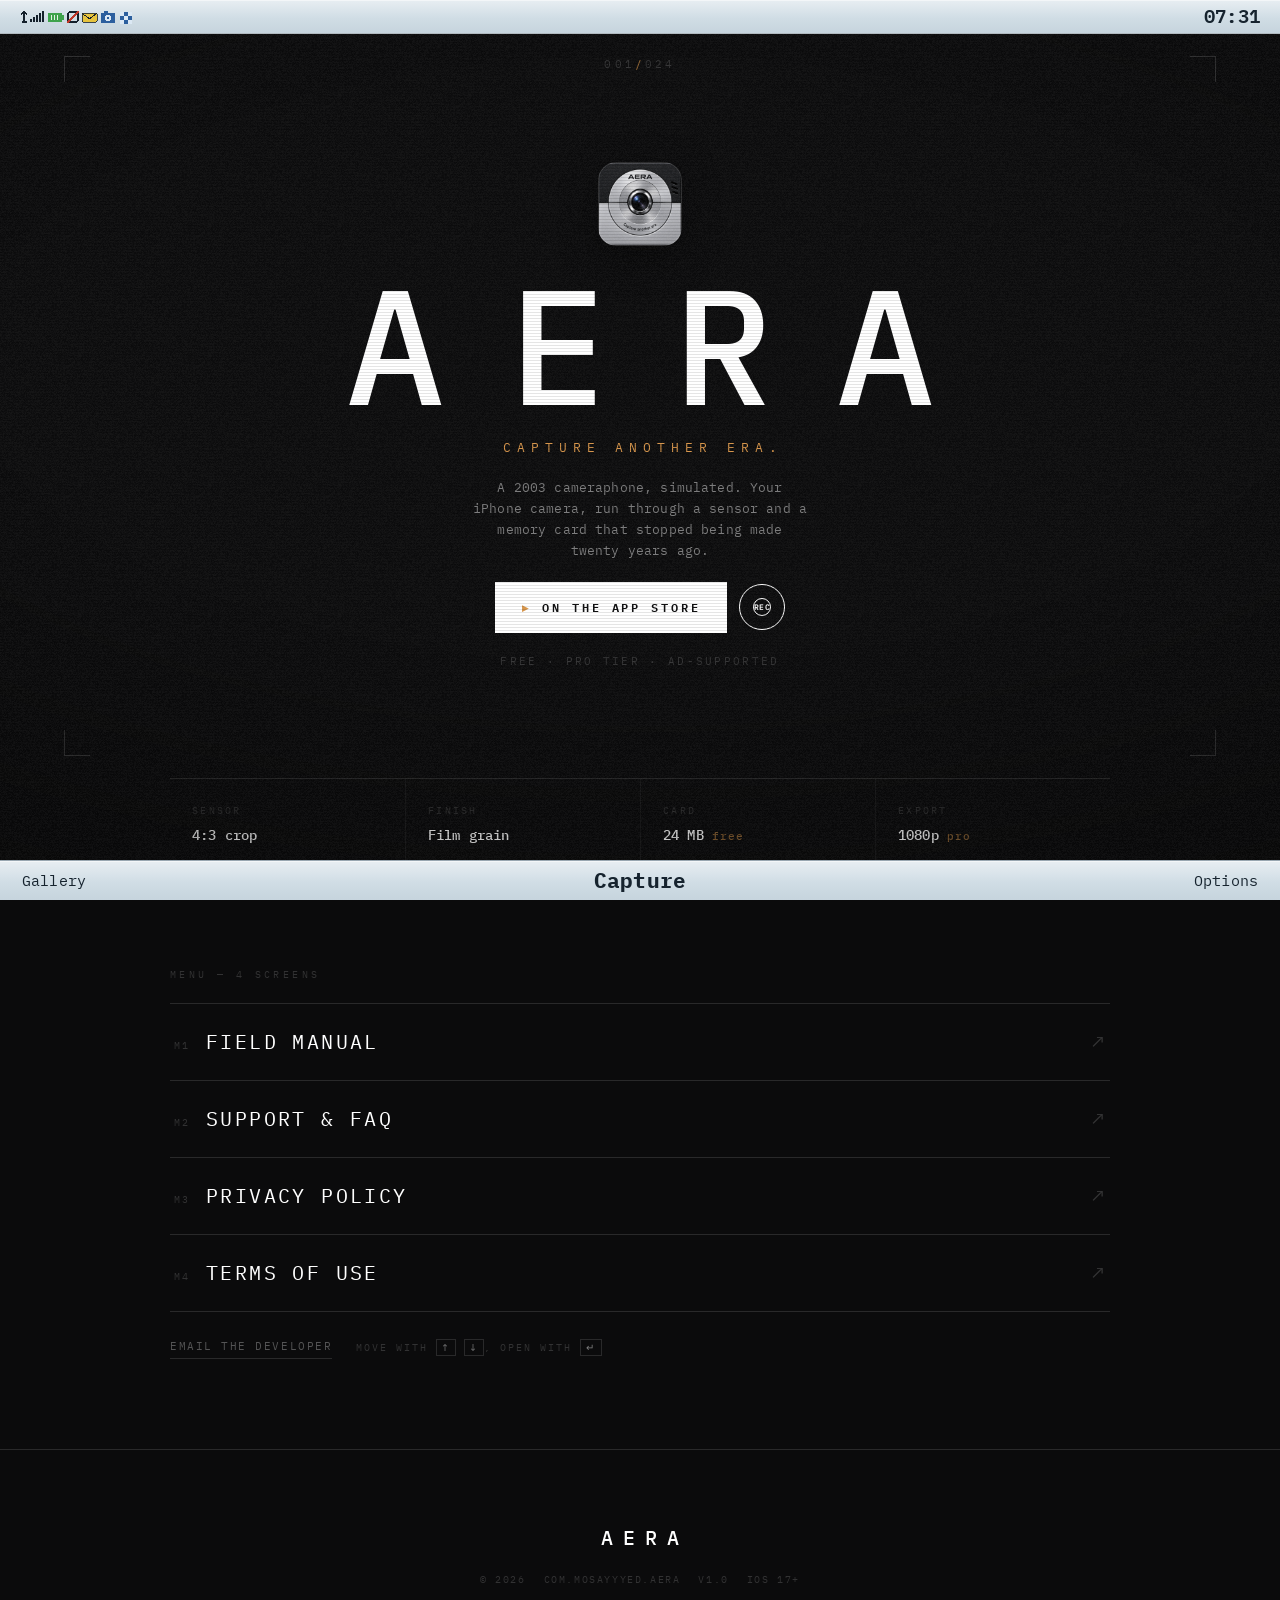
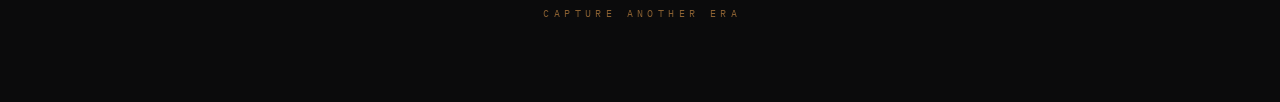
==== index.html @ c6260e43 "Hero icon: fixed-size span with a cover background, not an <img> The <img> kept getting stretched by" ====
<!doctype html>
<html lang="en">
<head>
<meta charset="utf-8">
<meta name="viewport" content="width=device-width, initial-scale=1">
<title>AERA</title>
<meta name="description" content="AERA — a 2003 cameraphone, simulated, for iOS. Your iPhone camera run through a sensor and a memory card that stopped being made twenty years ago.">
<meta name="theme-color" content="#0B0B0C">
<meta property="og:title" content="AERA">
<meta property="og:description" content="A 2003 cameraphone, simulated. For iOS.">
<meta property="og:type" content="website">
<link rel="icon" type="image/png" href="assets/appicon-180.png">
<link rel="apple-touch-icon" href="assets/appicon-180.png">
<meta property="og:image" content="assets/appicon.png">
<link rel="preconnect" href="https://fonts.googleapis.com">
<link rel="preconnect" href="https://fonts.gstatic.com" crossorigin>
<link rel="stylesheet" href="https://fonts.googleapis.com/css2?family=IBM+Plex+Mono:wght@400;500;600;700&family=IBM+Plex+Sans:ital,wght@0,400;0,500;0,600;1,400&display=swap">
<link rel="stylesheet" href="assets/site.css">
</head>
<body>
<a class="skip" href="#menu">Skip to menu</a>
<canvas id="grain" aria-hidden="true"></canvas>
<div class="scan" aria-hidden="true"></div>
<div class="vignette" aria-hidden="true"></div>
<div id="flash" aria-hidden="true"></div>

<header class="s60-top">
  <span class="s60-icons" role="img" aria-label="Signal · battery · silent · message · camera · quality"></span>
  <time class="s60-clock" id="clock">21:16</time>
</header>

<main>
  <section class="viewfinder">
    <div class="brackets" aria-hidden="true"><span></span><span></span><span></span><span></span></div>
    <div class="frame-counter" aria-hidden="true">001<b>/</b>024</div>

    <span class="app-icon" role="img" aria-label="AERA app icon — a silver camera module set in a dark body"></span>
    <h1 class="wordmark">AERA</h1>
    <p class="tagline">Capture another era.</p>
    <p class="subhead">A 2003 cameraphone, simulated. Your iPhone camera, run through a sensor and a memory card that stopped being made twenty years ago.</p>

    <div class="hero-controls">
      <!-- Swap href + label once the App Store ID exists -->
      <a class="cta" href="https://apps.apple.com/app/id0000000000">On the App Store</a>
      <button class="shutter" type="button" aria-label="Fire the shutter"><span>REC</span></button>
    </div>
    <p class="cta-note">Free · Pro tier · ad-supported</p>
  </section>

  <section class="specs">
    <div class="wrap">
      <dl class="spec-grid">
        <button type="button" aria-expanded="false">
          <dt>Sensor</dt><dd>4:3 crop</dd>
          <span class="detail">The frame is cropped to 4:3 and worked at its own low resolution, the way a 2003 phone sensor read the world.</span>
        </button>
        <button type="button" aria-expanded="false">
          <dt>Finish</dt><dd>Film grain</dd>
          <span class="detail">Grain, veiling glare, chromatic aberration and a soft lens — a full pipeline, not a filter over a modern photo.</span>
        </button>
        <button type="button" aria-expanded="false">
          <dt>Card</dt><dd>24 MB <small>free</small></dd>
          <span class="detail">The free tier holds a 24 MB card. Bigger shots weigh more. When it fills, format it — or move to Pro, where there is no card.</span>
        </button>
        <button type="button" aria-expanded="false">
          <dt>Export</dt><dd>1080p <small>pro</small></dd>
          <span class="detail">Free exports up to 480p with a small mark. Pro unlocks every resolution to 1080p, clean, plus every processing control.</span>
        </button>
      </dl>
    </div>
  </section>

  <section class="menu" id="menu">
    <div class="wrap">
      <span class="eyebrow">Menu — 4 screens</span>
      <ol>
        <li><a href="manual/"><span class="idx">M1</span> Field Manual <span class="arw" aria-hidden="true">↗</span></a></li>
        <li><a href="support/"><span class="idx">M2</span> Support &amp; FAQ <span class="arw" aria-hidden="true">↗</span></a></li>
        <li><a href="privacy/"><span class="idx">M3</span> Privacy Policy <span class="arw" aria-hidden="true">↗</span></a></li>
        <li><a href="terms/"><span class="idx">M4</span> Terms of Use <span class="arw" aria-hidden="true">↗</span></a></li>
      </ol>
      <div class="menu-foot">
        <a href="mailto:mosayyyed@gmail.com?subject=AERA">Email the developer</a>
        <span class="menu-hint">Move with <kbd>↑</kbd> <kbd>↓</kbd>, open with <kbd>↵</kbd></span>
      </div>
    </div>
  </section>
</main>

<footer>
  <div class="fmark">AERA</div>
  <div class="meta">
    <span>© 2026</span>
    <span>com.mosayyyed.aera</span>
    <span>v1.0</span>
    <span>iOS 17+</span>
  </div>
  <div class="sign">Capture another era</div>
</footer>

<nav class="s60-bottom" aria-label="Softkeys">
  <a class="sk sk-left" href="https://apps.apple.com/app/id0000000000">Gallery</a>
  <span class="s60-title">Capture</span>
  <a class="sk sk-right" href="#menu">Options</a>
</nav>

<script src="assets/site.js" defer></script>
</body>
</html>
---- assets/site.css ----
/* ─────────────────────────────────────────────────────────────
   AERA — the marketing + legal site, built as the LCD viewfinder
   of a phone that stopped being made in 2004. One committed world:
   near-black ground, pure white ink, one amber indicator. Multi-
   page, but the pages flip like screens in the camera's own menu.
   ───────────────────────────────────────────────────────────── */

@font-face {
  /* placeholder marker so a silent fallback is obvious in dev tools */
  font-family: "AERA_missing"; src: local("Arial");
}

:root {
  color-scheme: dark;
  --ground:      #0B0B0C;
  --ground-2:    #0e0e10;
  --panel:       #151517;
  --ink:         #FFFFFF;
  --ink-dim:     rgba(255,255,255,.46);
  --ink-faint:   rgba(255,255,255,.30);
  --ink-ghost:   rgba(255,255,255,.16);
  --hair:        rgba(255,255,255,.12);
  --hair-soft:   rgba(255,255,255,.06);
  --amber:       #D69449;
  --amber-dim:   rgba(214,148,73,.62);

  --mono: "IBM Plex Mono", ui-monospace, "SF Mono", Menlo, monospace;
  --sans: "IBM Plex Sans", system-ui, -apple-system, "Segoe UI", sans-serif;

  --measure: 66ch;
  --pad: clamp(20px, 5vw, 64px);
  --bar-h: 34px;
  --sk-h: 40px;
  --rail-w: 232px;

  /* S60 chrome — the pale blue of a 2003 camera app, a soft even wash
     (no hard gloss seam) and always ABOVE the film-grain layer so the
     chrome stays crisp while only the viewfinder gets the texture */
  --s60: linear-gradient(180deg, #e8eef2 0%, #d0dde5 55%, #c6d4dd 100%);
  --s60-ink: #16232e;
  --s60-line: rgba(22,35,46,.26);
}

/* cross-document view transitions — the pages flip like menu screens.
   Chromium honours this; everywhere else navigation is just instant. */
@view-transition { navigation: auto; }

* { box-sizing: border-box; }

html { -webkit-text-size-adjust: 100%; scroll-behavior: smooth; }

body {
  margin: 0;
  background: var(--ground);
  color: var(--ink);
  font-family: var(--mono);
  font-size: 15px;
  line-height: 1.6;
  letter-spacing: .01em;
  overflow-x: hidden;
  -webkit-font-smoothing: antialiased;
  min-height: 100dvh;
  padding-bottom: var(--sk-h);   /* clear the fixed softkey bar */
}

::selection { background: var(--amber); color: var(--ground); }

a { color: inherit; text-decoration: none; }
a:focus-visible, button:focus-visible {
  outline: 1px solid var(--amber);
  outline-offset: 3px;
}
img { max-width: 100%; display: block; }

/* ── ambient ────────────────────────────────────────────────── */
#grain {
  position: fixed; inset: 0; z-index: 60;
  width: 100%; height: 100%;
  pointer-events: none; opacity: .045;
  mix-blend-mode: screen;
}
.scan {
  position: fixed; inset: 0; z-index: 61; pointer-events: none;
  background: repeating-linear-gradient(0deg, transparent 0 2px, rgba(0,0,0,.20) 2px 3px);
  opacity: .5;
  animation: scan 9s linear infinite;
}
.vignette {
  position: fixed; inset: 0; z-index: 59; pointer-events: none;
  background: radial-gradient(125% 80% at 50% 40%, transparent 42%, rgba(0,0,0,.55) 100%);
}
@keyframes scan { to { background-position: 0 120px; } }

/* shutter flash — fired by the SHUTTER control */
#flash {
  position: fixed; inset: 0; z-index: 90; pointer-events: none;
  background: #fff; opacity: 0;
}
#flash.fire { animation: flash .22s ease-out 1; }
@keyframes flash { 0% { opacity: .92; } 100% { opacity: 0; } }

@media (prefers-reduced-motion: reduce) {
  html { scroll-behavior: auto; }
  .scan { animation: none; }
  #flash.fire { animation: none; opacity: 0; }
  ::view-transition-group(*),
  ::view-transition-old(*),
  ::view-transition-new(*) { animation: none !important; }
}

/* ── S60 status bar (top chrome) ────────────────────────────── */
.s60-top {
  position: sticky; top: 0; z-index: 70;
  view-transition-name: statusbar;
  display: flex; align-items: center; justify-content: space-between; gap: 12px;
  height: var(--bar-h); padding: 0 clamp(10px, 3vw, 20px);
  background: var(--s60);
  border-bottom: 1px solid var(--s60-line);
  box-shadow: inset 0 1px 0 rgba(255,255,255,.5);
  color: var(--s60-ink);
}
.s60-icons {
  width: clamp(92px, 30vw, 116px);
  aspect-ratio: 116 / 16;
  background: left center / 100% no-repeat url("s60-icons.svg");
}
.s60-clock {
  font-family: var(--mono);
  font-weight: 600; font-size: clamp(15px, 4.4vw, 19px);
  letter-spacing: .01em; font-variant-numeric: tabular-nums;
  color: var(--s60-ink);
}

/* ── S60 softkey bar (bottom chrome, always on) ─────────────── */
.s60-bottom {
  position: fixed; left: 0; right: 0; bottom: 0; z-index: 70;
  view-transition-name: softkeys;
  height: var(--sk-h);
  display: grid; grid-template-columns: 1fr auto 1fr; align-items: center;
  background: var(--s60);
  border-top: 1px solid var(--s60-line);
  box-shadow: inset 0 1px 0 rgba(255,255,255,.5);
  color: var(--s60-ink);
  font-family: var(--mono);
}
.s60-bottom .sk {
  font-size: 15px; letter-spacing: .01em; color: var(--s60-ink);
  padding: 0 clamp(12px, 4vw, 22px);
  display: flex; align-items: center; gap: 6px;
  height: 100%;
}
.s60-bottom .sk-left { justify-self: start; }
.s60-bottom .sk-right { justify-self: end; }
.s60-bottom .sk:hover { text-decoration: underline; text-underline-offset: 3px; }
.s60-bottom .sk:active { background: rgba(20,32,43,.10); }
.s60-bottom .s60-title {
  font-weight: 700; font-size: clamp(16px, 4.6vw, 21px);
  letter-spacing: .01em; text-align: center; padding: 0 8px;
  white-space: nowrap;
}
.s60-bottom .sk:focus-visible, .s60-top a:focus-visible { outline: 2px solid var(--s60-ink); outline-offset: -2px; }

@media (max-width: 420px) {
  .s60-bottom .sk { font-size: 13px; padding: 0 12px; }
  .s60-bottom .s60-title { font-size: 15px; }
  .s60-icons { width: 92px; }
}

/* ── shared page frame ─────────────────────────────────────── */
main { view-transition-name: page; display: block; }
::view-transition-old(page) { animation: pageOut .22s ease both; }
::view-transition-new(page) { animation: pageIn .28s cubic-bezier(.2,.7,.2,1) both; }
@keyframes pageOut { to { opacity: 0; transform: translateY(-8px); } }
@keyframes pageIn { from { opacity: 0; transform: translateY(14px); } }

section { padding-inline: var(--pad); }
.wrap { max-width: 940px; margin-inline: auto; width: 100%; }

/* ── viewfinder / hero (index) ─────────────────────────────── */
.viewfinder {
  position: relative;
  min-height: min(76vh, 640px);
  display: flex; flex-direction: column; align-items: center; justify-content: center;
  text-align: center; gap: 20px;
  padding-block: clamp(56px, 12vh, 116px);
}
.viewfinder > *:not(.brackets):not(.frame-counter) { flex: none; }
.brackets span {
  position: absolute; width: 26px; height: 26px; border: 1px solid var(--ink-ghost);
  transition: transform .4s ease;
}
.brackets span:nth-child(1){ top: 22px; left: var(--pad);  border-right:0; border-bottom:0 }
.brackets span:nth-child(2){ top: 22px; right: var(--pad); border-left:0;  border-bottom:0 }
.brackets span:nth-child(3){ bottom: 22px; left: var(--pad);  border-right:0; border-top:0 }
.brackets span:nth-child(4){ bottom: 22px; right: var(--pad); border-left:0;  border-top:0 }

.frame-counter {
  position: absolute; top: 22px; left: 50%; transform: translateX(-50%);
  font-size: 10.5px; letter-spacing: .3em; color: var(--ink-ghost);
  font-variant-numeric: tabular-nums;
}
.frame-counter b { color: var(--amber-dim); font-weight: 500; }

/* A fixed-size box with the icon as a cover background — a span, not an
   <img>, so nothing in the flex column can stretch or squash it. */
.app-icon {
  flex: 0 0 auto;
  display: block;
  width: 80px; height: 80px;
  background: center / cover no-repeat url("appicon.png");
  border-radius: 22%;
  border: 1px solid rgba(255,255,255,.14);
  box-shadow: 0 10px 34px rgba(0,0,0,.55);
  margin-bottom: 4px;
}
@media (min-width: 560px) { .app-icon { width: 84px; height: 84px; } }

.wordmark {
  margin: 0; font-weight: 500;
  font-size: clamp(56px, 16.5vw, 164px);
  letter-spacing: .40em; text-indent: .40em; line-height: .9;
  color: var(--ink); text-wrap: balance;
}
.wordmark.flick { animation: flick .5s steps(2) 1; }
@keyframes flick { 0%{opacity:0} 20%{opacity:.5} 40%{opacity:.1} 60%{opacity:.85} 100%{opacity:1} }

.tagline {
  margin: 0; font-size: clamp(11px, 2.4vw, 13px);
  letter-spacing: .46em; text-transform: uppercase; text-indent: .46em;
  color: var(--amber);
}
.subhead { margin: 0; max-width: 42ch; font-size: 13px; color: var(--ink-dim); }

.hero-controls { display: flex; flex-wrap: wrap; gap: 12px; align-items: center; justify-content: center; }

.cta {
  display: inline-flex; align-items: center; gap: 12px;
  padding: 15px 26px; border: 1px solid var(--ink);
  font-size: 12px; font-weight: 600; letter-spacing: .24em; text-transform: uppercase;
  color: var(--ground); background: var(--ink);
  transition: background .16s, color .16s, gap .16s;
}
.cta::before { content: "▸"; color: var(--amber); }
.cta:hover { background: transparent; color: var(--ink); gap: 18px; }

.shutter {
  --r: 46px;
  width: var(--r); height: var(--r); border-radius: 50%;
  border: 1px solid var(--ink); background: transparent;
  color: var(--ink); cursor: pointer;
  display: grid; place-items: center;
  font: 600 8px/1 var(--mono); letter-spacing: .12em; text-transform: uppercase;
  transition: transform .12s, background .12s, color .12s;
}
.shutter::after {
  content: ""; width: 16px; height: 16px; border-radius: 50%;
  border: 1px solid currentColor; position: absolute;
}
.shutter:hover { background: var(--ink); color: var(--ground); }
.shutter:active { transform: scale(.9); }
.shutter span { position: relative; z-index: 1; background: inherit; padding: 0 2px; }

.cta-note { margin: 0; font-size: 10.5px; letter-spacing: .22em; text-transform: uppercase; color: var(--ink-ghost); }

/* ── spec strip ────────────────────────────────────────────── */
.specs { padding-block: 0; }
.specs .wrap { border-block: 1px solid var(--hair); }
.spec-grid { margin: 0; padding: 0; display: grid; grid-template-columns: repeat(4, 1fr); }
.spec-grid > button {
  all: unset; box-sizing: border-box; cursor: pointer;
  padding: 24px 22px; border-left: 1px solid var(--hair-soft);
  display: flex; flex-direction: column; gap: 6px;
  transition: background .16s;
}
.spec-grid > button:first-child { border-left: 0; }
.spec-grid > button:hover, .spec-grid > button:focus-visible { background: var(--ground-2); }
.spec-grid dt { font-size: 9.5px; letter-spacing: .24em; text-transform: uppercase; color: var(--ink-ghost); }
.spec-grid dd { margin: 0; font-size: 14px; font-weight: 500; color: var(--ink); }
.spec-grid dd small { color: var(--amber-dim); font-size: 11px; letter-spacing: .1em; }
.spec-grid .detail {
  font-size: 10.5px; color: var(--ink-dim); letter-spacing: .02em;
  max-height: 0; opacity: 0; overflow: hidden;
  transition: max-height .22s ease, opacity .18s;
}
.spec-grid > button[aria-expanded="true"] .detail { max-height: 4em; opacity: 1; }
@media (max-width: 720px) {
  .spec-grid { grid-template-columns: repeat(2, 1fr); }
  .spec-grid > button:nth-child(3) { border-left: 0; }
  .spec-grid > button:nth-child(-n+2) { border-bottom: 1px solid var(--hair-soft); }
}

/* ── the menu (index) ──────────────────────────────────────── */
.menu { padding-block: clamp(52px, 10vh, 96px); scroll-margin-top: 46px; }
#content { scroll-margin-top: 46px; }
.menu .eyebrow { display: block; font-size: 10px; letter-spacing: .34em; text-transform: uppercase; color: var(--ink-ghost); margin-bottom: 20px; }
.menu ol { list-style: none; margin: 0; padding: 0; counter-reset: m; }
.menu li { border-top: 1px solid var(--hair); }
.menu li:last-of-type { border-bottom: 1px solid var(--hair); }
.menu li a {
  position: relative; display: flex; align-items: baseline; gap: 16px;
  padding: 22px 4px; font-size: clamp(15px, 3.3vw, 20px);
  letter-spacing: .12em; text-transform: uppercase; color: var(--ink);
  transition: padding-left .18s;
}
.menu li a .idx { font-size: 10px; letter-spacing: .2em; color: var(--ink-ghost); font-variant-numeric: tabular-nums; }
.menu li a .arw { margin-left: auto; color: var(--ink-ghost); transition: color .18s, transform .18s; }
.menu li a::before { content: "▸"; position: absolute; left: 0; color: var(--amber); opacity: 0; transition: opacity .18s; }
.menu li a:hover, .menu li a:focus-visible, .menu li[data-active] a { padding-left: 18px; }
.menu li a:hover::before, .menu li a:focus-visible::before, .menu li[data-active] a::before { opacity: 1; }
.menu li a:hover .arw, .menu li a:focus-visible .arw { color: var(--amber); transform: translate(3px,-3px); }
.menu li a:hover .idx, .menu li a:focus-visible .idx { color: var(--amber-dim); }

.menu-foot { margin-top: 26px; display: flex; flex-wrap: wrap; gap: 14px 24px; align-items: center; font-size: 11px; letter-spacing: .14em; text-transform: uppercase; color: var(--ink-faint); }
.menu-foot a { border-bottom: 1px solid var(--hair); padding-bottom: 2px; }
.menu-foot a:hover { color: var(--amber); border-color: var(--amber-dim); }
.menu-hint { font-size: 10px; letter-spacing: .2em; color: var(--ink-ghost); }
.menu-hint kbd {
  font: inherit; border: 1px solid var(--hair); padding: 1px 5px; color: var(--ink-dim);
}

/* ── subpage: menu-rail + content ──────────────────────────── */
.screen { display: grid; grid-template-columns: var(--rail-w) 1fr; gap: 0; align-items: start; }
.rail {
  position: sticky; top: var(--bar-h);
  align-self: start;
  border-right: 1px solid var(--hair);
  padding: clamp(40px, 8vh, 72px) 0 40px;
  min-height: calc(100dvh - var(--bar-h) - var(--sk-h));
}
.rail .rail-mark { display: block; padding: 0 24px 22px; font-size: 15px; font-weight: 500; letter-spacing: .42em; text-indent: .42em; color: var(--ink); }
.rail nav a {
  display: flex; align-items: baseline; gap: 12px;
  padding: 13px 24px; font-size: 11.5px; letter-spacing: .16em; text-transform: uppercase;
  color: var(--ink-dim); border-left: 2px solid transparent;
  transition: color .16s, border-color .16s, background .16s;
}
.rail nav a .idx { font-size: 9.5px; color: var(--ink-ghost); }
.rail nav a:hover { color: var(--ink); background: var(--ground-2); }
.rail nav a[aria-current="page"] { color: var(--amber); border-left-color: var(--amber); }
.rail nav a[aria-current="page"] .idx { color: var(--amber-dim); }
.rail .rail-back { display: block; margin-top: 26px; padding: 12px 24px; font-size: 10px; letter-spacing: .2em; text-transform: uppercase; color: var(--ink-ghost); }
.rail .rail-back:hover { color: var(--amber); }

.content { padding: clamp(40px, 8vh, 72px) var(--pad) clamp(56px, 10vh, 96px); min-width: 0; }

@media (max-width: 820px) {
  .screen { grid-template-columns: 1fr; }
  .rail {
    position: static; min-height: 0; border-right: 0; border-bottom: 1px solid var(--hair);
    padding: 20px 0 8px;
    display: flex; flex-wrap: wrap; align-items: center; gap: 4px;
  }
  .rail .rail-mark { padding: 0 var(--pad); flex-basis: 100%; margin-bottom: 8px; }
  .rail nav { display: flex; overflow-x: auto; width: 100%; padding: 0 calc(var(--pad) - 24px); scrollbar-width: none; }
  .rail nav::-webkit-scrollbar { display: none; }
  .rail nav a { border-left: 0; border-bottom: 2px solid transparent; white-space: nowrap; }
  .rail nav a[aria-current="page"] { border-left: 0; border-bottom-color: var(--amber); }
  .rail .rail-back { padding: 10px var(--pad); }
}

/* ── doc content ───────────────────────────────────────────── */
.doc-head { display: flex; align-items: baseline; flex-wrap: wrap; gap: 8px 18px; margin-bottom: 30px; max-width: var(--measure); }
.doc-head .kicker { font-size: 10px; letter-spacing: .3em; text-transform: uppercase; color: var(--amber-dim); }
.doc-head h1 { margin: 0; font-weight: 500; font-size: clamp(26px, 5.6vw, 40px); letter-spacing: .04em; color: var(--ink); flex-basis: 100%; text-wrap: balance; }
.doc-head .stamp { font-size: 10.5px; letter-spacing: .12em; text-transform: uppercase; color: var(--ink-ghost); }

.doc-body { max-width: var(--measure); font-family: var(--sans); font-size: 15.5px; line-height: 1.72; color: rgba(255,255,255,.82); }
.doc-body > * + * { margin-top: 1.05em; }
.doc-body h2 { font-family: var(--mono); font-weight: 500; font-size: 12px; letter-spacing: .2em; text-transform: uppercase; color: var(--ink); margin-top: 2.4em; }
.doc-body h2:first-child { margin-top: 0; }
.doc-body strong { color: var(--ink); font-weight: 600; }
.doc-body a { color: var(--amber); text-decoration: underline; text-underline-offset: 3px; text-decoration-thickness: 1px; }
.doc-body ul { margin: 0; padding-left: 1.2em; }
.doc-body li { margin-top: .5em; }
.doc-body li::marker { color: var(--ink-ghost); }

.callout { font-family: var(--mono); font-size: 13px; line-height: 1.65; color: var(--ink-dim); border-left: 2px solid var(--amber); padding: 4px 0 4px 18px; }

.qa { display: grid; gap: 0; max-width: var(--measure); }
.qa > div { border-top: 1px solid var(--hair-soft); padding: 20px 0; }
.qa > div:last-child { border-bottom: 1px solid var(--hair-soft); }
.qa dt { font-family: var(--mono); font-size: 11px; letter-spacing: .16em; text-transform: uppercase; color: var(--ink); margin-bottom: 8px; }
.qa dd { margin: 0; font-family: var(--sans); font-size: 14.5px; line-height: 1.66; color: rgba(255,255,255,.72); }

/* prev / next through the menu */
.pager { display: flex; justify-content: space-between; gap: 16px; margin-top: clamp(48px, 8vh, 72px); border-top: 1px solid var(--hair); padding-top: 26px; max-width: var(--measure); }
.pager a { font-size: 10.5px; letter-spacing: .18em; text-transform: uppercase; color: var(--ink-dim); display: flex; flex-direction: column; gap: 5px; }
.pager a:hover { color: var(--amber); }
.pager a span { font-size: 13px; letter-spacing: .04em; text-transform: none; color: var(--ink); }
.pager a:hover span { color: var(--amber); }
.pager a.next { text-align: right; align-items: flex-end; }
.pager a.disabled { opacity: .3; pointer-events: none; }

/* ── footer ────────────────────────────────────────────────── */
footer {
  padding: clamp(44px, 8vh, 72px) var(--pad) 40px;
  border-top: 1px solid var(--hair);
  text-align: center; display: flex; flex-direction: column; align-items: center; gap: 18px;
}
footer .fmark { font-size: 20px; font-weight: 500; letter-spacing: .5em; text-indent: .5em; color: var(--ink); }
footer .meta { display: flex; flex-wrap: wrap; gap: 6px 18px; justify-content: center; font-size: 10px; letter-spacing: .16em; text-transform: uppercase; color: var(--ink-ghost); font-variant-numeric: tabular-nums; }
footer .meta a:hover { color: var(--amber); }
footer .sign { font-size: 10px; letter-spacing: .44em; text-transform: uppercase; color: var(--amber-dim); text-indent: .44em; }

.skip { position: absolute; left: -9999px; top: 0; background: var(--ink); color: var(--ground); padding: 10px 16px; font-size: 12px; z-index: 100; }
.skip:focus { left: var(--pad); top: 8px; }
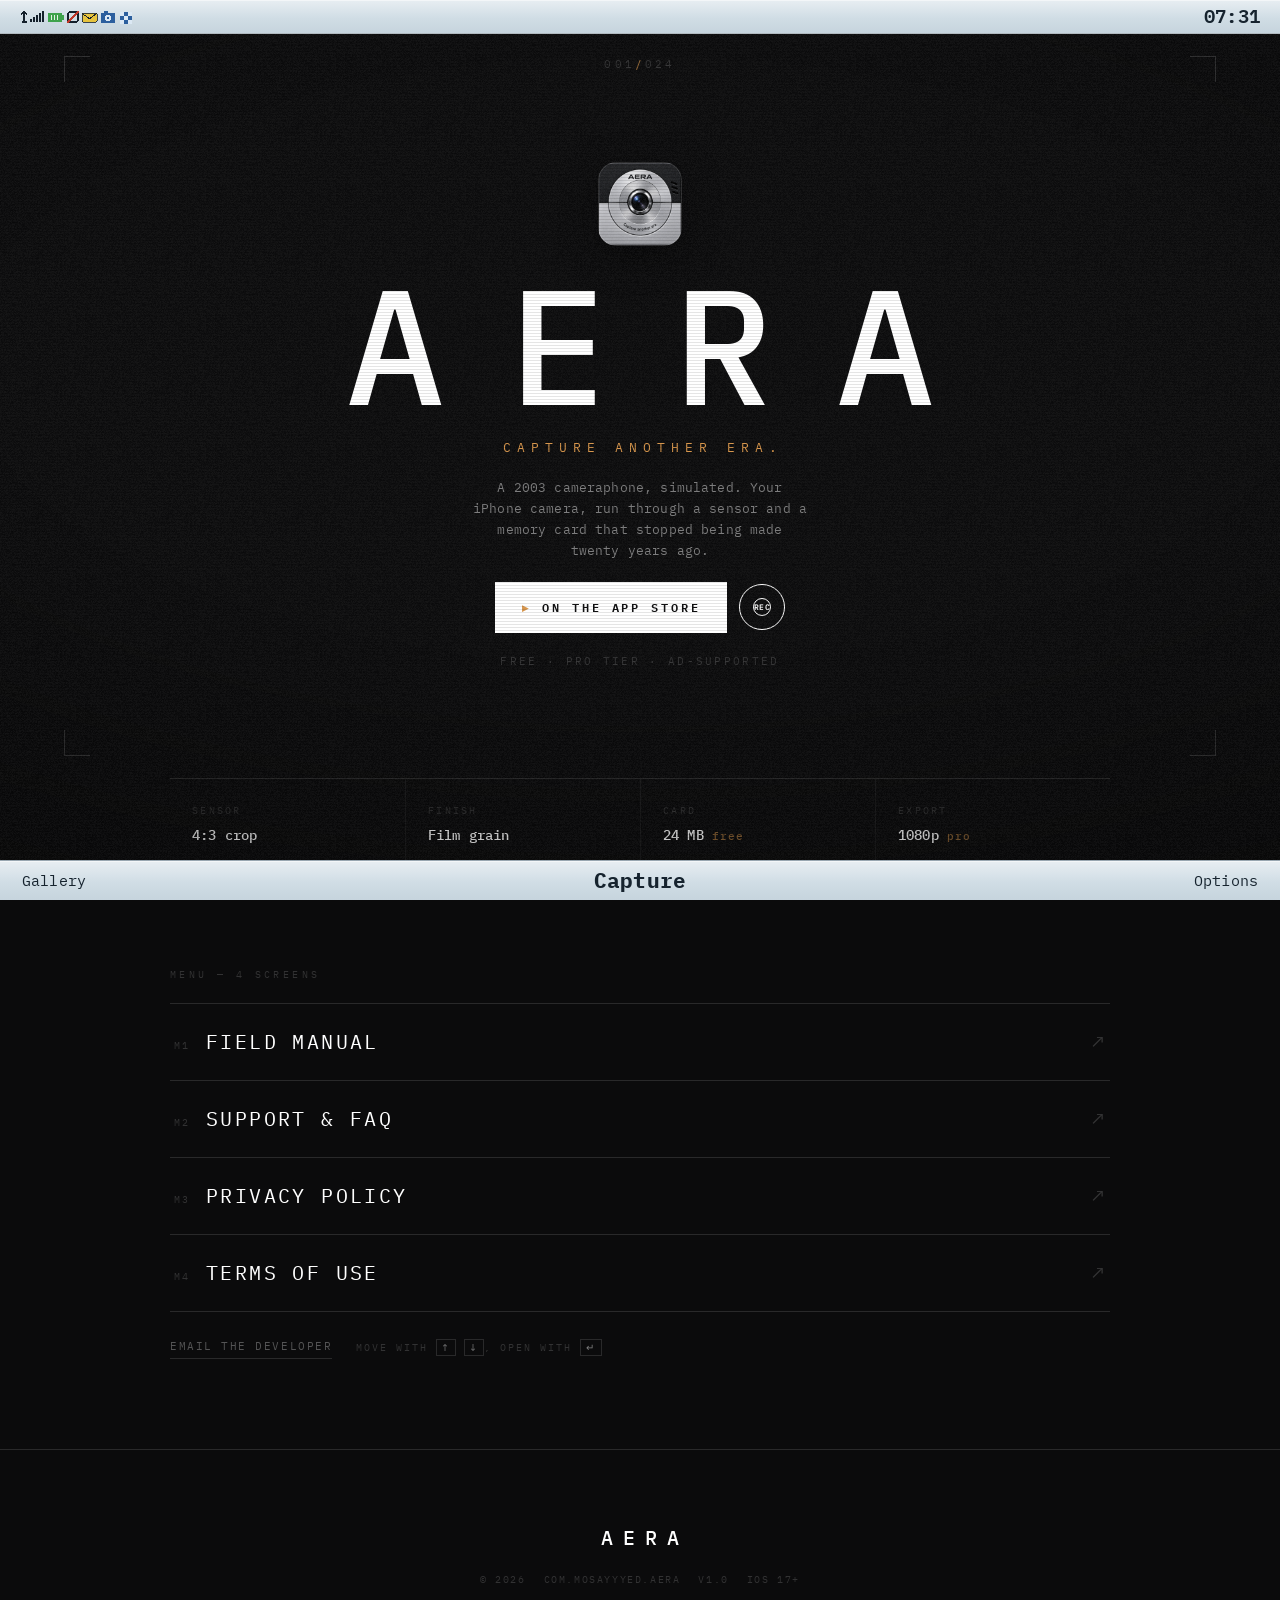
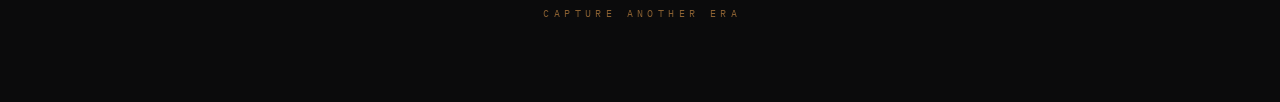
==== commit 747e3edc: "App Store ID: id6806849273 on the CTA and softkey; absolute og:image/url" ====
--- a/index.html
+++ b/index.html
@@ -11,7 +11,8 @@
 <meta property="og:type" content="website">
 <link rel="icon" type="image/png" href="assets/appicon-180.png">
 <link rel="apple-touch-icon" href="assets/appicon-180.png">
-<meta property="og:image" content="assets/appicon.png">
+<meta property="og:image" content="https://mosayyyed.github.io/aera-site/assets/appicon.png">
+<meta property="og:url" content="https://mosayyyed.github.io/aera-site/">
 <link rel="preconnect" href="https://fonts.googleapis.com">
 <link rel="preconnect" href="https://fonts.gstatic.com" crossorigin>
 <link rel="stylesheet" href="https://fonts.googleapis.com/css2?family=IBM+Plex+Mono:wght@400;500;600;700&family=IBM+Plex+Sans:ital,wght@0,400;0,500;0,600;1,400&display=swap">
@@ -40,8 +41,7 @@
     <p class="subhead">A 2003 cameraphone, simulated. Your iPhone camera, run through a sensor and a memory card that stopped being made twenty years ago.</p>
 
     <div class="hero-controls">
-      <!-- Swap href + label once the App Store ID exists -->
-      <a class="cta" href="https://apps.apple.com/app/id0000000000">On the App Store</a>
+      <a class="cta" href="https://apps.apple.com/app/id6806849273">On the App Store</a>
       <button class="shutter" type="button" aria-label="Fire the shutter"><span>REC</span></button>
     </div>
     <p class="cta-note">Free · Pro tier · ad-supported</p>
@@ -99,7 +99,7 @@
 </footer>
 
 <nav class="s60-bottom" aria-label="Softkeys">
-  <a class="sk sk-left" href="https://apps.apple.com/app/id0000000000">Gallery</a>
+  <a class="sk sk-left" href="https://apps.apple.com/app/id6806849273">Gallery</a>
   <span class="s60-title">Capture</span>
   <a class="sk sk-right" href="#menu">Options</a>
 </nav>
--- a/assets/site.css
+++ b/assets/site.css
@@ -278,11 +278,15 @@
 .spec-grid dd { margin: 0; font-size: 14px; font-weight: 500; color: var(--ink); }
 .spec-grid dd small { color: var(--amber-dim); font-size: 11px; letter-spacing: .1em; }
 .spec-grid .detail {
-  font-size: 10.5px; color: var(--ink-dim); letter-spacing: .02em;
+  display: block;
+  font-size: 10.5px; line-height: 1.55; color: var(--ink-dim); letter-spacing: .02em;
   max-height: 0; opacity: 0; overflow: hidden;
-  transition: max-height .22s ease, opacity .18s;
-}
-.spec-grid > button[aria-expanded="true"] .detail { max-height: 4em; opacity: 1; }
+  transition: max-height .28s ease, opacity .2s, padding-top .28s ease;
+}
+.spec-grid > button[aria-expanded="true"] .detail {
+  max-height: 22em;           /* well past the longest string, at any width */
+  opacity: 1; padding-top: 5px;
+}
 @media (max-width: 720px) {
   .spec-grid { grid-template-columns: repeat(2, 1fr); }
   .spec-grid > button:nth-child(3) { border-left: 0; }
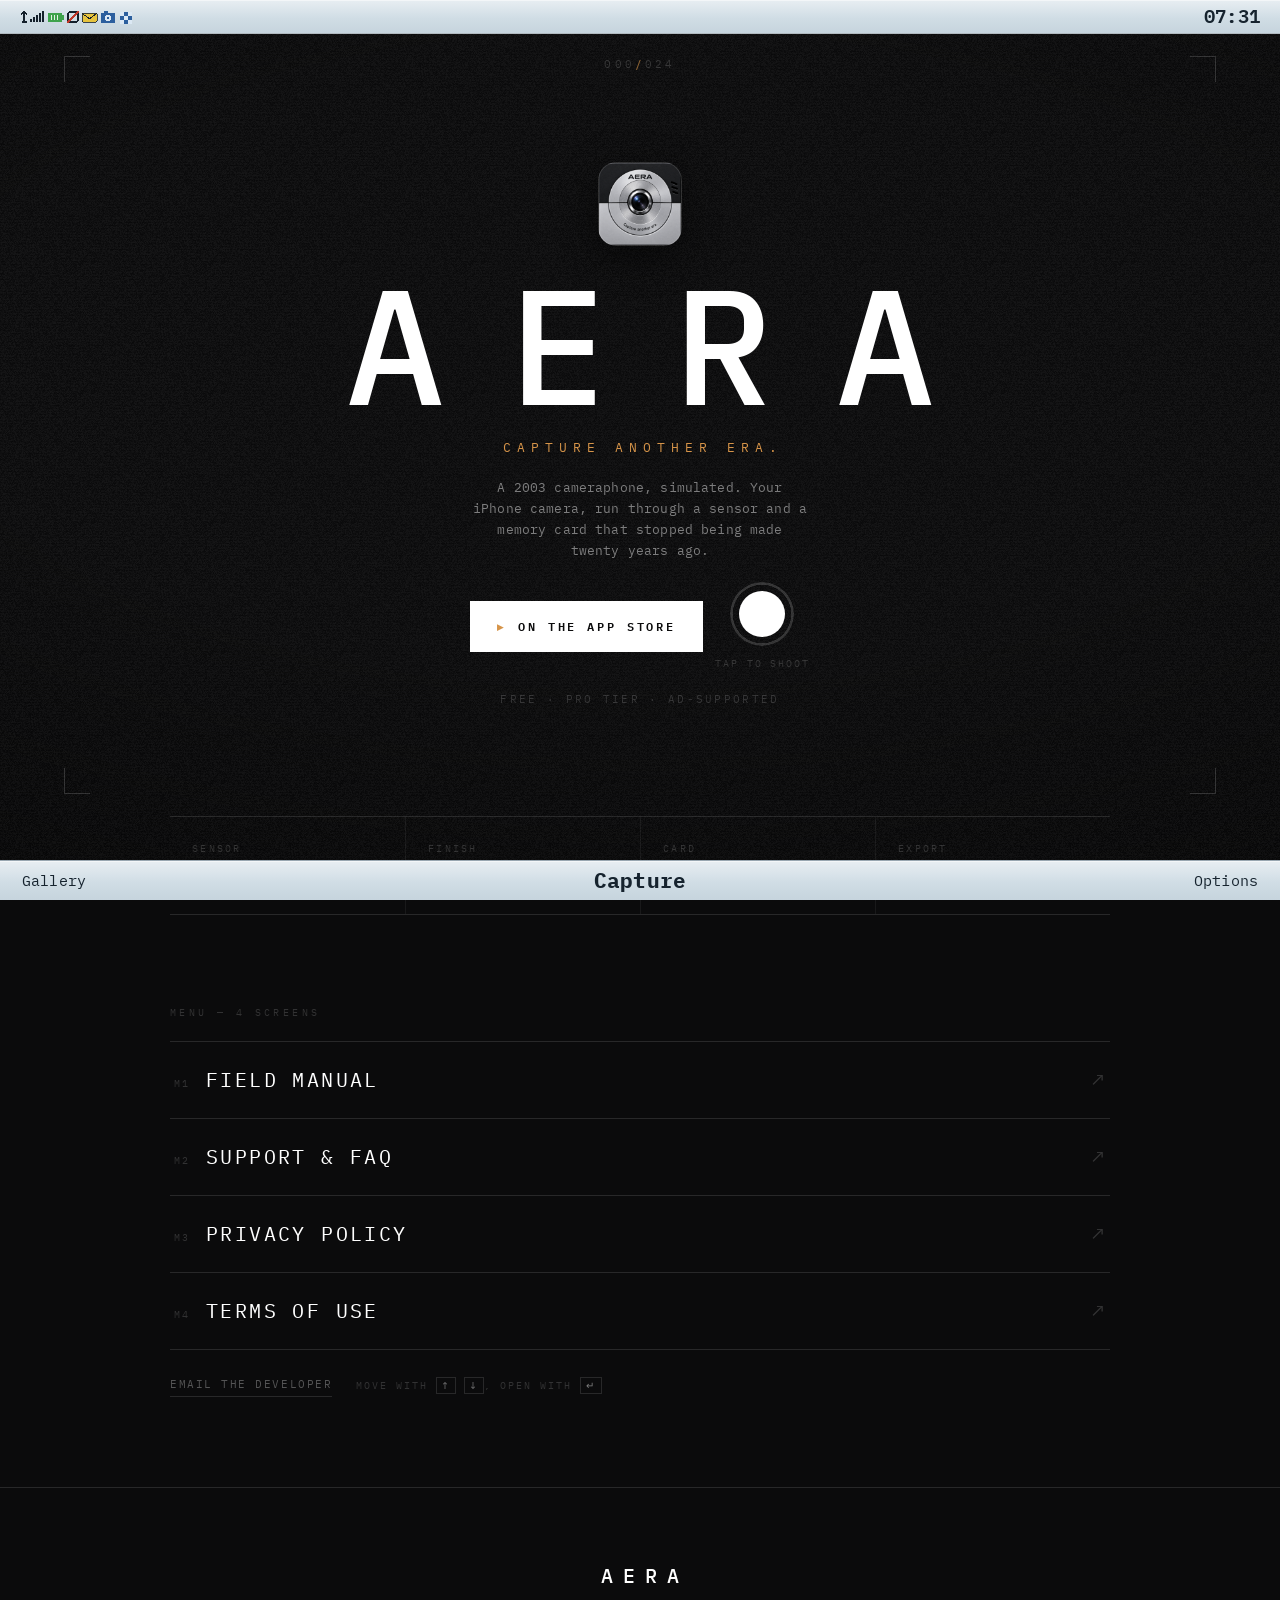
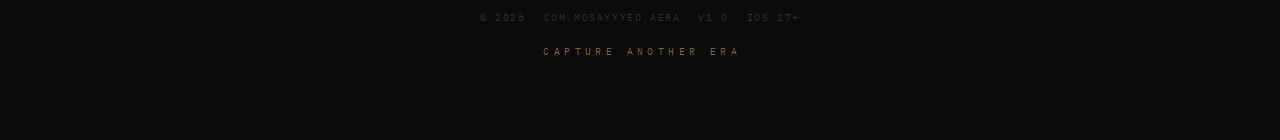
==== commit da30133a: "Rebuild the shutter as the free-tier loop It was a 46px circle with cramped text inside and a dead '" ====
--- a/index.html
+++ b/index.html
@@ -33,7 +33,7 @@
 <main>
   <section class="viewfinder">
     <div class="brackets" aria-hidden="true"><span></span><span></span><span></span><span></span></div>
-    <div class="frame-counter" aria-hidden="true">001<b>/</b>024</div>
+    <div class="frame-counter" id="frames" aria-live="polite">000<b>/</b>024</div>
 
     <span class="app-icon" role="img" aria-label="AERA app icon — a silver camera module set in a dark body"></span>
     <h1 class="wordmark">AERA</h1>
@@ -42,7 +42,10 @@
 
     <div class="hero-controls">
       <a class="cta" href="https://apps.apple.com/app/id6806849273">On the App Store</a>
-      <button class="shutter" type="button" aria-label="Fire the shutter"><span>REC</span></button>
+      <span class="shutter-wrap">
+        <button class="shutter" type="button" aria-label="Take a shot" aria-describedby="frames"></button>
+        <span class="shutter-hint">Tap to shoot</span>
+      </span>
     </div>
     <p class="cta-note">Free · Pro tier · ad-supported</p>
   </section>
--- a/assets/site.css
+++ b/assets/site.css
@@ -45,7 +45,9 @@
    Chromium honours this; everywhere else navigation is just instant. */
 @view-transition { navigation: auto; }
 
-* { box-sizing: border-box; }
+/* min-width:0 everywhere — the usual cause of a rogue horizontal scrollbar
+   is a flex/grid child refusing to shrink below its content's min size */
+* { box-sizing: border-box; min-width: 0; }
 
 html { -webkit-text-size-adjust: 100%; scroll-behavior: smooth; }
 
@@ -61,7 +63,9 @@
   -webkit-font-smoothing: antialiased;
   min-height: 100dvh;
   padding-bottom: var(--sk-h);   /* clear the fixed softkey bar */
-}
+  isolation: isolate;            /* keep the ambient layers behind content */
+}
+main, footer { position: relative; z-index: 0; }
 
 ::selection { background: var(--amber); color: var(--ground); }
 
@@ -72,21 +76,25 @@
 }
 img { max-width: 100%; display: block; }
 
-/* ── ambient ────────────────────────────────────────────────── */
+/* ── ambient ────────────────────────────────────────────────────
+   These sit BEHIND the content (negative z, in body's own stacking
+   context) — they texture the dark ground of the viewfinder, but the
+   wordmark, the app icon, every button and every line of type render
+   clean on top of them, never through them. */
 #grain {
-  position: fixed; inset: 0; z-index: 60;
+  position: fixed; inset: 0; z-index: -2;
   width: 100%; height: 100%;
-  pointer-events: none; opacity: .045;
+  pointer-events: none; opacity: .05;
   mix-blend-mode: screen;
 }
 .scan {
-  position: fixed; inset: 0; z-index: 61; pointer-events: none;
+  position: fixed; inset: 0; z-index: -1; pointer-events: none;
   background: repeating-linear-gradient(0deg, transparent 0 2px, rgba(0,0,0,.20) 2px 3px);
-  opacity: .5;
+  opacity: .4;
   animation: scan 9s linear infinite;
 }
 .vignette {
-  position: fixed; inset: 0; z-index: 59; pointer-events: none;
+  position: fixed; inset: 0; z-index: -3; pointer-events: none;
   background: radial-gradient(125% 80% at 50% 40%, transparent 42%, rgba(0,0,0,.55) 100%);
 }
 @keyframes scan { to { background-position: 0 120px; } }
@@ -185,6 +193,11 @@
   padding-block: clamp(56px, 12vh, 116px);
 }
 .viewfinder > *:not(.brackets):not(.frame-counter) { flex: none; }
+/* short screens: let the hero be its own height so nothing hides behind
+   the fixed softkey bar */
+@media (max-height: 680px) {
+  .viewfinder { min-height: 0; padding-block: clamp(44px, 9vh, 84px); gap: 16px; }
+}
 .brackets span {
   position: absolute; width: 26px; height: 26px; border: 1px solid var(--ink-ghost);
   transition: transform .4s ease;
@@ -243,22 +256,49 @@
 .cta::before { content: "▸"; color: var(--amber); }
 .cta:hover { background: transparent; color: var(--ink); gap: 18px; }
 
+/* The shutter: a real one — a white disc inside a ring that fills as the
+   card does. The ring is a meter, which is the one job amber has; the
+   button surface itself stays black and white. */
+.shutter-wrap { display: flex; flex-direction: column; align-items: center; gap: 10px; flex: none; }
+
 .shutter {
-  --r: 46px;
-  width: var(--r); height: var(--r); border-radius: 50%;
-  border: 1px solid var(--ink); background: transparent;
-  color: var(--ink); cursor: pointer;
+  --p: 0;                                  /* 0–100, set from JS */
+  position: relative; flex: none;
+  width: 64px; height: 64px; border-radius: 50%;
+  border: 0; padding: 0; background: none;
+  cursor: pointer;
   display: grid; place-items: center;
-  font: 600 8px/1 var(--mono); letter-spacing: .12em; text-transform: uppercase;
-  transition: transform .12s, background .12s, color .12s;
-}
-.shutter::after {
-  content: ""; width: 16px; height: 16px; border-radius: 50%;
-  border: 1px solid currentColor; position: absolute;
-}
-.shutter:hover { background: var(--ink); color: var(--ground); }
-.shutter:active { transform: scale(.9); }
-.shutter span { position: relative; z-index: 1; background: inherit; padding: 0 2px; }
+  -webkit-tap-highlight-color: transparent;
+}
+.shutter::before {                          /* the fill meter */
+  content: ""; position: absolute; inset: 0; border-radius: 50%;
+  background: conic-gradient(var(--amber) calc(var(--p) * 1%), rgba(255,255,255,.16) 0);
+  -webkit-mask: radial-gradient(farthest-side, transparent calc(100% - 3px), #000 calc(100% - 2.5px));
+          mask: radial-gradient(farthest-side, transparent calc(100% - 3px), #000 calc(100% - 2.5px));
+  transition: background .3s ease;
+}
+.shutter::after {                           /* the disc you press */
+  content: ""; width: 46px; height: 46px; border-radius: 50%;
+  background: var(--ink);
+  transition: transform .13s cubic-bezier(.2,.7,.2,1), background .18s, box-shadow .18s;
+}
+.shutter:hover::after { transform: scale(.93); }
+.shutter:active::after { transform: scale(.8); }
+.shutter[data-full]::after {
+  background: transparent; box-shadow: inset 0 0 0 2px var(--ink);
+}
+.shutter:focus-visible { outline: 1px solid var(--amber); outline-offset: 5px; }
+
+.shutter-hint {
+  font-size: 9.5px; letter-spacing: .2em; text-transform: uppercase;
+  color: var(--ink-ghost); transition: color .2s;
+  min-height: 1em;
+}
+.shutter-wrap[data-full] .shutter-hint { color: var(--amber); }
+
+@media (prefers-reduced-motion: reduce) {
+  .shutter::after, .shutter::before { transition: none; }
+}
 
 .cta-note { margin: 0; font-size: 10.5px; letter-spacing: .22em; text-transform: uppercase; color: var(--ink-ghost); }
 
@@ -295,7 +335,7 @@
 
 /* ── the menu (index) ──────────────────────────────────────── */
 .menu { padding-block: clamp(52px, 10vh, 96px); scroll-margin-top: 46px; }
-#content { scroll-margin-top: 46px; }
+#content { scroll-margin-top: 92px; }
 .menu .eyebrow { display: block; font-size: 10px; letter-spacing: .34em; text-transform: uppercase; color: var(--ink-ghost); margin-bottom: 20px; }
 .menu ol { list-style: none; margin: 0; padding: 0; counter-reset: m; }
 .menu li { border-top: 1px solid var(--hair); }
@@ -345,21 +385,38 @@
 .rail .rail-back { display: block; margin-top: 26px; padding: 12px 24px; font-size: 10px; letter-spacing: .2em; text-transform: uppercase; color: var(--ink-ghost); }
 .rail .rail-back:hover { color: var(--amber); }
 
-.content { padding: clamp(40px, 8vh, 72px) var(--pad) clamp(56px, 10vh, 96px); min-width: 0; }
+.content { padding: clamp(40px, 8vh, 72px) var(--pad) clamp(64px, 10vh, 96px); min-width: 0; }
 
 @media (max-width: 820px) {
-  .screen { grid-template-columns: 1fr; }
+  /* drop the grid entirely — the rail becomes a wrapping tab strip that
+     sticks under the status bar, and the AERA mark + "back to viewfinder"
+     are dropped (the softkey bar carries both) */
+  .screen { display: block; }
   .rail {
-    position: static; min-height: 0; border-right: 0; border-bottom: 1px solid var(--hair);
-    padding: 20px 0 8px;
-    display: flex; flex-wrap: wrap; align-items: center; gap: 4px;
+    position: sticky; top: var(--bar-h); z-index: 30;
+    min-height: 0; padding: 0;
+    border-right: 0; border-bottom: 1px solid var(--hair);
+    background: var(--ground);
+    background: color-mix(in srgb, var(--ground) 94%, transparent);
+    backdrop-filter: blur(6px); -webkit-backdrop-filter: blur(6px);
   }
-  .rail .rail-mark { padding: 0 var(--pad); flex-basis: 100%; margin-bottom: 8px; }
-  .rail nav { display: flex; overflow-x: auto; width: 100%; padding: 0 calc(var(--pad) - 24px); scrollbar-width: none; }
-  .rail nav::-webkit-scrollbar { display: none; }
-  .rail nav a { border-left: 0; border-bottom: 2px solid transparent; white-space: nowrap; }
-  .rail nav a[aria-current="page"] { border-left: 0; border-bottom-color: var(--amber); }
-  .rail .rail-back { padding: 10px var(--pad); }
+  .rail .rail-mark, .rail .rail-back { display: none; }
+  .rail nav { display: flex; flex-wrap: wrap; padding: 3px calc(var(--pad) - 12px); }
+  .rail nav a {
+    border-left: 0; border-bottom: 2px solid transparent;
+    padding: 11px 12px; font-size: 10.5px; letter-spacing: .12em;
+  }
+  .rail nav a[aria-current="page"] { border-bottom-color: var(--amber); }
+
+  .content { padding-top: clamp(26px, 5vh, 42px); }
+}
+
+@media (max-width: 480px) {
+  .doc-head { margin-bottom: 24px; }
+  .doc-body { font-size: 15px; }
+  .pager { flex-direction: column; gap: 24px; }
+  .pager a.next { align-items: flex-start; text-align: left; }
+  .callout { font-size: 12.5px; }
 }
 
 /* ── doc content ───────────────────────────────────────────── */
@@ -368,7 +425,7 @@
 .doc-head h1 { margin: 0; font-weight: 500; font-size: clamp(26px, 5.6vw, 40px); letter-spacing: .04em; color: var(--ink); flex-basis: 100%; text-wrap: balance; }
 .doc-head .stamp { font-size: 10.5px; letter-spacing: .12em; text-transform: uppercase; color: var(--ink-ghost); }
 
-.doc-body { max-width: var(--measure); font-family: var(--sans); font-size: 15.5px; line-height: 1.72; color: rgba(255,255,255,.82); }
+.doc-body { max-width: var(--measure); font-family: var(--sans); font-size: 15.5px; line-height: 1.72; color: rgba(255,255,255,.82); overflow-wrap: break-word; }
 .doc-body > * + * { margin-top: 1.05em; }
 .doc-body h2 { font-family: var(--mono); font-weight: 500; font-size: 12px; letter-spacing: .2em; text-transform: uppercase; color: var(--ink); margin-top: 2.4em; }
 .doc-body h2:first-child { margin-top: 0; }
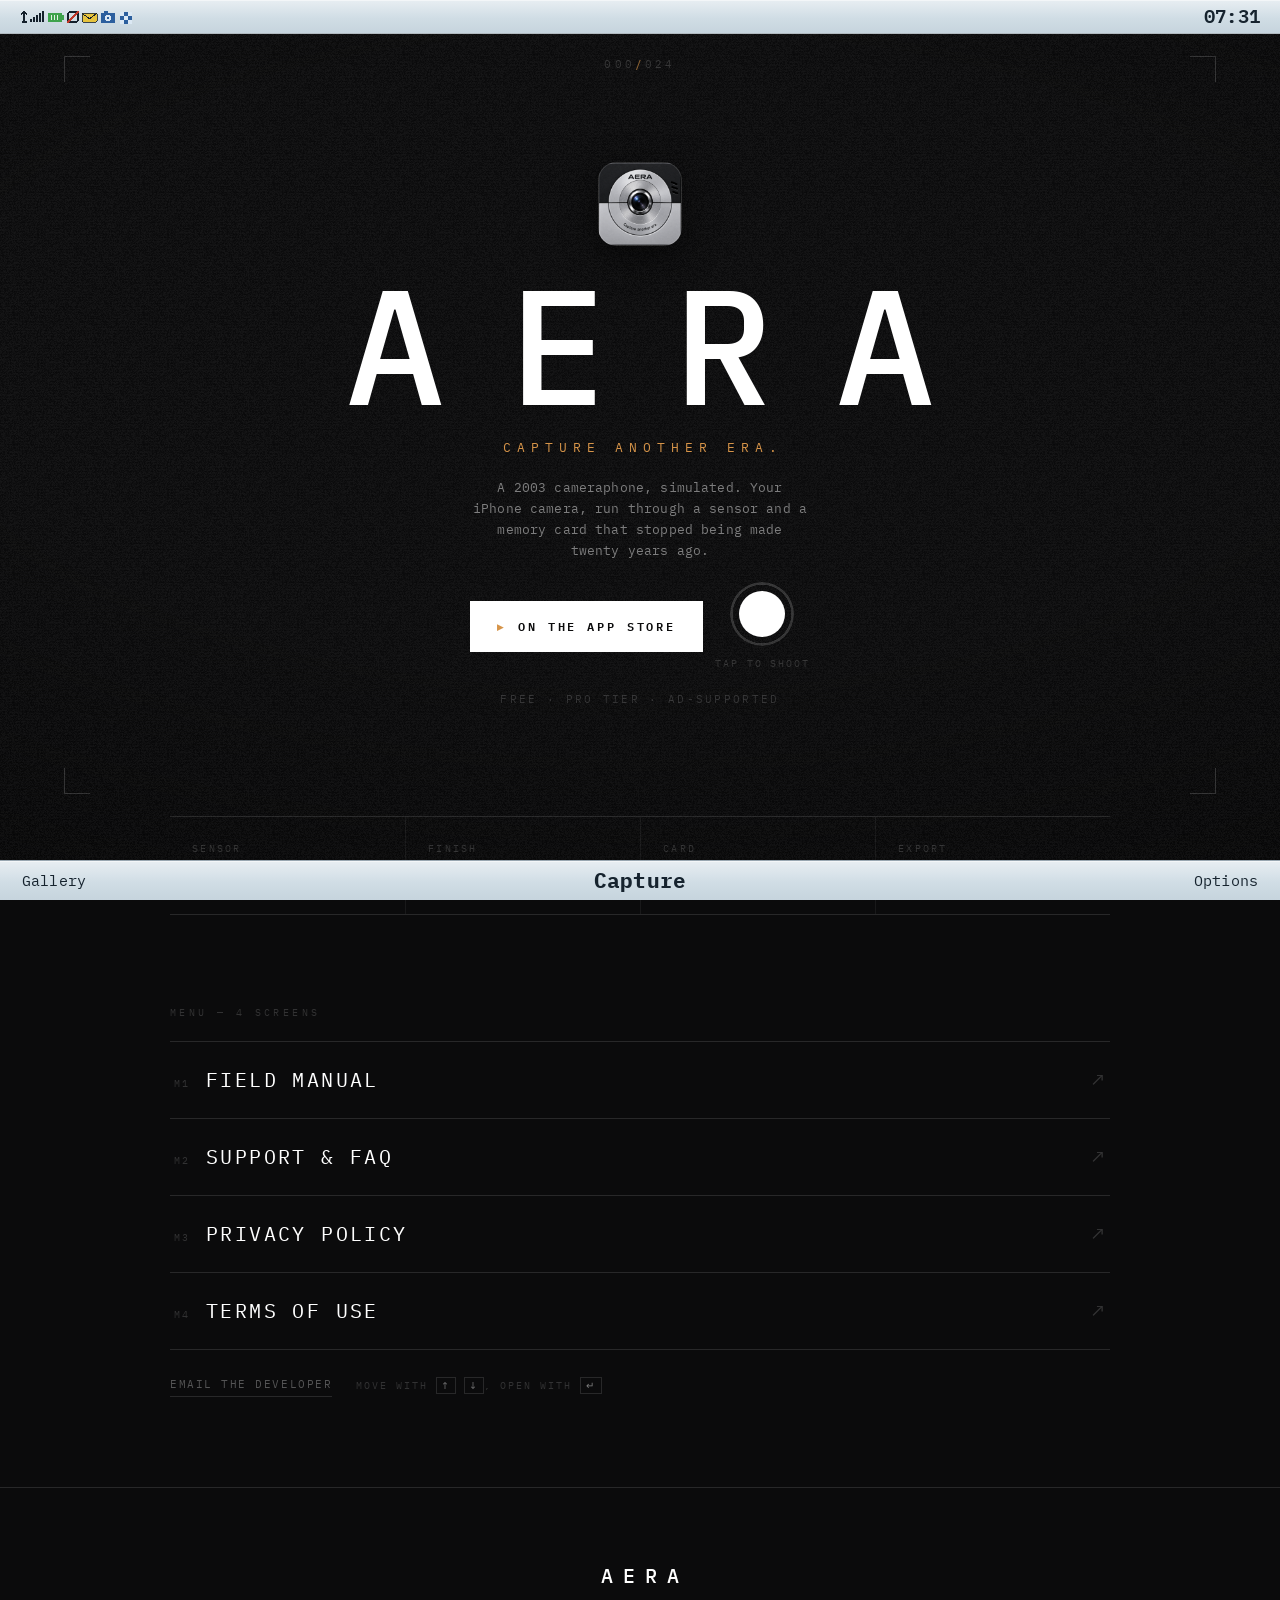
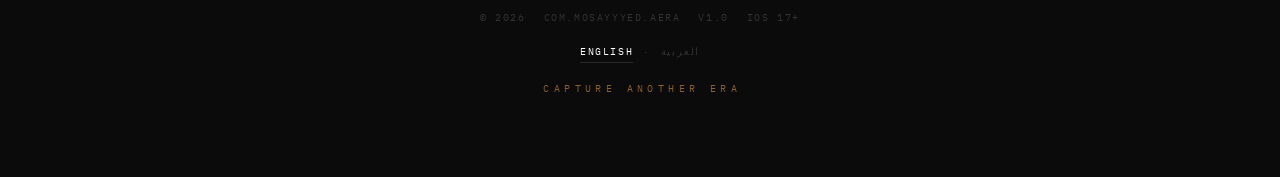
==== commit a405f27d: "Bilingual: an Arabic tree under /ar/, with the app's own type rules Five mirrored pages at /ar/, <ht" ====
--- a/index.html
+++ b/index.html
@@ -13,9 +13,12 @@
 <link rel="apple-touch-icon" href="assets/appicon-180.png">
 <meta property="og:image" content="https://mosayyyed.github.io/aera-site/assets/appicon.png">
 <meta property="og:url" content="https://mosayyyed.github.io/aera-site/">
+<link rel="alternate" hreflang="en" href="https://mosayyyed.github.io/aera-site/">
+<link rel="alternate" hreflang="ar" href="https://mosayyyed.github.io/aera-site/ar/">
+<link rel="alternate" hreflang="x-default" href="https://mosayyyed.github.io/aera-site/">
 <link rel="preconnect" href="https://fonts.googleapis.com">
 <link rel="preconnect" href="https://fonts.gstatic.com" crossorigin>
-<link rel="stylesheet" href="https://fonts.googleapis.com/css2?family=IBM+Plex+Mono:wght@400;500;600;700&family=IBM+Plex+Sans:ital,wght@0,400;0,500;0,600;1,400&display=swap">
+<link rel="stylesheet" href="https://fonts.googleapis.com/css2?family=Almarai:wght@300;400;700;800&family=IBM+Plex+Mono:wght@400;500;600;700&family=IBM+Plex+Sans:ital,wght@0,400;0,500;0,600;1,400&display=swap">
 <link rel="stylesheet" href="assets/site.css">
 </head>
 <body>
@@ -98,6 +101,11 @@
     <span>v1.0</span>
     <span>iOS 17+</span>
   </div>
+  <div class="lang">
+    <a href="./" aria-current="true" lang="en">English</a>
+    <span aria-hidden="true">·</span>
+    <a href="ar/" lang="ar">العربية</a>
+  </div>
   <div class="sign">Capture another era</div>
 </footer>
 
--- a/assets/site.css
+++ b/assets/site.css
@@ -24,8 +24,12 @@
   --amber:       #D69449;
   --amber-dim:   rgba(214,148,73,.62);
 
+  /* The app's own pairing, on the web. SF Mono has no web release, so
+     IBM Plex Mono stands in for the Latin; Almarai is the very face the
+     app ships for Arabic (SIL OFL), so the two read identically. */
   --mono: "IBM Plex Mono", ui-monospace, "SF Mono", Menlo, monospace;
   --sans: "IBM Plex Sans", system-ui, -apple-system, "Segoe UI", sans-serif;
+  --ar:   "Almarai", "Segoe UI", Tahoma, sans-serif;
 
   --measure: 66ch;
   --pad: clamp(20px, 5vw, 64px);
@@ -40,6 +44,57 @@
   --s60-ink: #16232e;
   --s60-line: rgba(22,35,46,.26);
 }
+
+/* ── Arabic ─────────────────────────────────────────────────────
+   The same three rules the app enforces in `Typo.swift`:
+   Almarai for Arabic, a hair larger than the Latin at the same nominal
+   size; NO letter-spacing, because the script is cursive and tracking
+   severs the joins; NO uppercasing, because Arabic has no case.
+   The AERA wordmark is the one exception — it is the brand, so it stays
+   Latin and keeps its tracking in both languages. */
+[dir="rtl"] {
+  --mono: var(--ar);
+  --sans: var(--ar);
+  font-family: var(--ar);
+  font-size: 16px;                    /* Almarai reads small at matched sizes */
+  line-height: 1.75;
+}
+[dir="rtl"] * { letter-spacing: 0 !important; text-transform: none !important; }
+[dir="rtl"] .tagline,
+[dir="rtl"] .sign,
+[dir="rtl"] footer .fmark { text-indent: 0 !important; }
+[dir="rtl"] .wordmark,
+[dir="rtl"] .s60-clock,
+[dir="rtl"] .frame-counter,
+[dir="rtl"] .shutter-hint { font-family: var(--mono), "IBM Plex Mono", monospace; }
+[dir="rtl"] .wordmark,
+[dir="rtl"] footer .fmark {
+  font-family: "IBM Plex Mono", ui-monospace, monospace;
+  letter-spacing: .40em !important;
+}
+[dir="rtl"] footer .fmark { letter-spacing: .5em !important; }
+[dir="rtl"] .s60-clock { font-family: "IBM Plex Mono", ui-monospace, monospace; }
+[dir="rtl"] .frame-counter { font-family: "IBM Plex Mono", ui-monospace, monospace; }
+
+/* the few places a physical direction is baked in */
+[dir="rtl"] .brackets span:nth-child(1) { left: auto; right: var(--pad); border-right: 0; border-left: 1px solid var(--ink-ghost); border-bottom: 0; }
+[dir="rtl"] .brackets span:nth-child(2) { right: auto; left: var(--pad); border-left: 0; border-right: 1px solid var(--ink-ghost); border-bottom: 0; }
+[dir="rtl"] .brackets span:nth-child(3) { left: auto; right: var(--pad); border-right: 0; border-left: 1px solid var(--ink-ghost); border-top: 0; }
+[dir="rtl"] .brackets span:nth-child(4) { right: auto; left: var(--pad); border-left: 0; border-right: 1px solid var(--ink-ghost); border-top: 0; }
+[dir="rtl"] .menu li a .arw { transform: scaleX(-1); }
+[dir="rtl"] .menu li a::before,
+[dir="rtl"] .cta::before { content: "◂"; }
+
+/* language switch — a pair in the footer, on every page */
+.lang {
+  display: inline-flex; align-items: center; gap: 10px;
+  font-family: var(--mono); font-size: 10px; letter-spacing: .16em;
+  text-transform: uppercase; color: var(--ink-ghost);
+}
+.lang a { padding-bottom: 2px; border-bottom: 1px solid transparent; }
+.lang a:hover { color: var(--amber); border-bottom-color: var(--amber-dim); }
+.lang a[aria-current="true"] { color: var(--ink); border-bottom-color: var(--hair); }
+[dir="rtl"] .lang { font-family: "IBM Plex Mono", ui-monospace, monospace; }
 
 /* cross-document view transitions — the pages flip like menu screens.
    Chromium honours this; everywhere else navigation is just instant. */
@@ -308,11 +363,11 @@
 .spec-grid { margin: 0; padding: 0; display: grid; grid-template-columns: repeat(4, 1fr); }
 .spec-grid > button {
   all: unset; box-sizing: border-box; cursor: pointer;
-  padding: 24px 22px; border-left: 1px solid var(--hair-soft);
+  padding: 24px 22px; border-inline-start: 1px solid var(--hair-soft);
   display: flex; flex-direction: column; gap: 6px;
   transition: background .16s;
 }
-.spec-grid > button:first-child { border-left: 0; }
+.spec-grid > button:first-child { border-inline-start: 0; }
 .spec-grid > button:hover, .spec-grid > button:focus-visible { background: var(--ground-2); }
 .spec-grid dt { font-size: 9.5px; letter-spacing: .24em; text-transform: uppercase; color: var(--ink-ghost); }
 .spec-grid dd { margin: 0; font-size: 14px; font-weight: 500; color: var(--ink); }
@@ -329,7 +384,7 @@
 }
 @media (max-width: 720px) {
   .spec-grid { grid-template-columns: repeat(2, 1fr); }
-  .spec-grid > button:nth-child(3) { border-left: 0; }
+  .spec-grid > button:nth-child(3) { border-inline-start: 0; }
   .spec-grid > button:nth-child(-n+2) { border-bottom: 1px solid var(--hair-soft); }
 }
 
@@ -344,12 +399,12 @@
   position: relative; display: flex; align-items: baseline; gap: 16px;
   padding: 22px 4px; font-size: clamp(15px, 3.3vw, 20px);
   letter-spacing: .12em; text-transform: uppercase; color: var(--ink);
-  transition: padding-left .18s;
+  transition: padding-inline-start .18s;
 }
 .menu li a .idx { font-size: 10px; letter-spacing: .2em; color: var(--ink-ghost); font-variant-numeric: tabular-nums; }
-.menu li a .arw { margin-left: auto; color: var(--ink-ghost); transition: color .18s, transform .18s; }
-.menu li a::before { content: "▸"; position: absolute; left: 0; color: var(--amber); opacity: 0; transition: opacity .18s; }
-.menu li a:hover, .menu li a:focus-visible, .menu li[data-active] a { padding-left: 18px; }
+.menu li a .arw { margin-inline-start: auto; color: var(--ink-ghost); transition: color .18s, transform .18s; }
+.menu li a::before { content: "▸"; position: absolute; inset-inline-start: 0; color: var(--amber); opacity: 0; transition: opacity .18s; }
+.menu li a:hover, .menu li a:focus-visible, .menu li[data-active] a { padding-inline-start: 18px; }
 .menu li a:hover::before, .menu li a:focus-visible::before, .menu li[data-active] a::before { opacity: 1; }
 .menu li a:hover .arw, .menu li a:focus-visible .arw { color: var(--amber); transform: translate(3px,-3px); }
 .menu li a:hover .idx, .menu li a:focus-visible .idx { color: var(--amber-dim); }
@@ -367,7 +422,7 @@
 .rail {
   position: sticky; top: var(--bar-h);
   align-self: start;
-  border-right: 1px solid var(--hair);
+  border-inline-end: 1px solid var(--hair);
   padding: clamp(40px, 8vh, 72px) 0 40px;
   min-height: calc(100dvh - var(--bar-h) - var(--sk-h));
 }
@@ -375,12 +430,12 @@
 .rail nav a {
   display: flex; align-items: baseline; gap: 12px;
   padding: 13px 24px; font-size: 11.5px; letter-spacing: .16em; text-transform: uppercase;
-  color: var(--ink-dim); border-left: 2px solid transparent;
+  color: var(--ink-dim); border-inline-start: 2px solid transparent;
   transition: color .16s, border-color .16s, background .16s;
 }
 .rail nav a .idx { font-size: 9.5px; color: var(--ink-ghost); }
 .rail nav a:hover { color: var(--ink); background: var(--ground-2); }
-.rail nav a[aria-current="page"] { color: var(--amber); border-left-color: var(--amber); }
+.rail nav a[aria-current="page"] { color: var(--amber); border-inline-start-color: var(--amber); }
 .rail nav a[aria-current="page"] .idx { color: var(--amber-dim); }
 .rail .rail-back { display: block; margin-top: 26px; padding: 12px 24px; font-size: 10px; letter-spacing: .2em; text-transform: uppercase; color: var(--ink-ghost); }
 .rail .rail-back:hover { color: var(--amber); }
@@ -395,7 +450,7 @@
   .rail {
     position: sticky; top: var(--bar-h); z-index: 30;
     min-height: 0; padding: 0;
-    border-right: 0; border-bottom: 1px solid var(--hair);
+    border-inline-end: 0; border-bottom: 1px solid var(--hair);
     background: var(--ground);
     background: color-mix(in srgb, var(--ground) 94%, transparent);
     backdrop-filter: blur(6px); -webkit-backdrop-filter: blur(6px);
@@ -403,7 +458,7 @@
   .rail .rail-mark, .rail .rail-back { display: none; }
   .rail nav { display: flex; flex-wrap: wrap; padding: 3px calc(var(--pad) - 12px); }
   .rail nav a {
-    border-left: 0; border-bottom: 2px solid transparent;
+    border-inline-start: 0; border-bottom: 2px solid transparent;
     padding: 11px 12px; font-size: 10.5px; letter-spacing: .12em;
   }
   .rail nav a[aria-current="page"] { border-bottom-color: var(--amber); }
@@ -431,11 +486,11 @@
 .doc-body h2:first-child { margin-top: 0; }
 .doc-body strong { color: var(--ink); font-weight: 600; }
 .doc-body a { color: var(--amber); text-decoration: underline; text-underline-offset: 3px; text-decoration-thickness: 1px; }
-.doc-body ul { margin: 0; padding-left: 1.2em; }
+.doc-body ul { margin: 0; padding-inline-start: 1.2em; }
 .doc-body li { margin-top: .5em; }
 .doc-body li::marker { color: var(--ink-ghost); }
 
-.callout { font-family: var(--mono); font-size: 13px; line-height: 1.65; color: var(--ink-dim); border-left: 2px solid var(--amber); padding: 4px 0 4px 18px; }
+.callout { font-family: var(--mono); font-size: 13px; line-height: 1.65; color: var(--ink-dim); border-inline-start: 2px solid var(--amber); padding-block: 4px; padding-inline: 18px 0; }
 
 .qa { display: grid; gap: 0; max-width: var(--measure); }
 .qa > div { border-top: 1px solid var(--hair-soft); padding: 20px 0; }
@@ -449,7 +504,7 @@
 .pager a:hover { color: var(--amber); }
 .pager a span { font-size: 13px; letter-spacing: .04em; text-transform: none; color: var(--ink); }
 .pager a:hover span { color: var(--amber); }
-.pager a.next { text-align: right; align-items: flex-end; }
+.pager a.next { text-align: end; align-items: flex-end; }
 .pager a.disabled { opacity: .3; pointer-events: none; }
 
 /* ── footer ────────────────────────────────────────────────── */
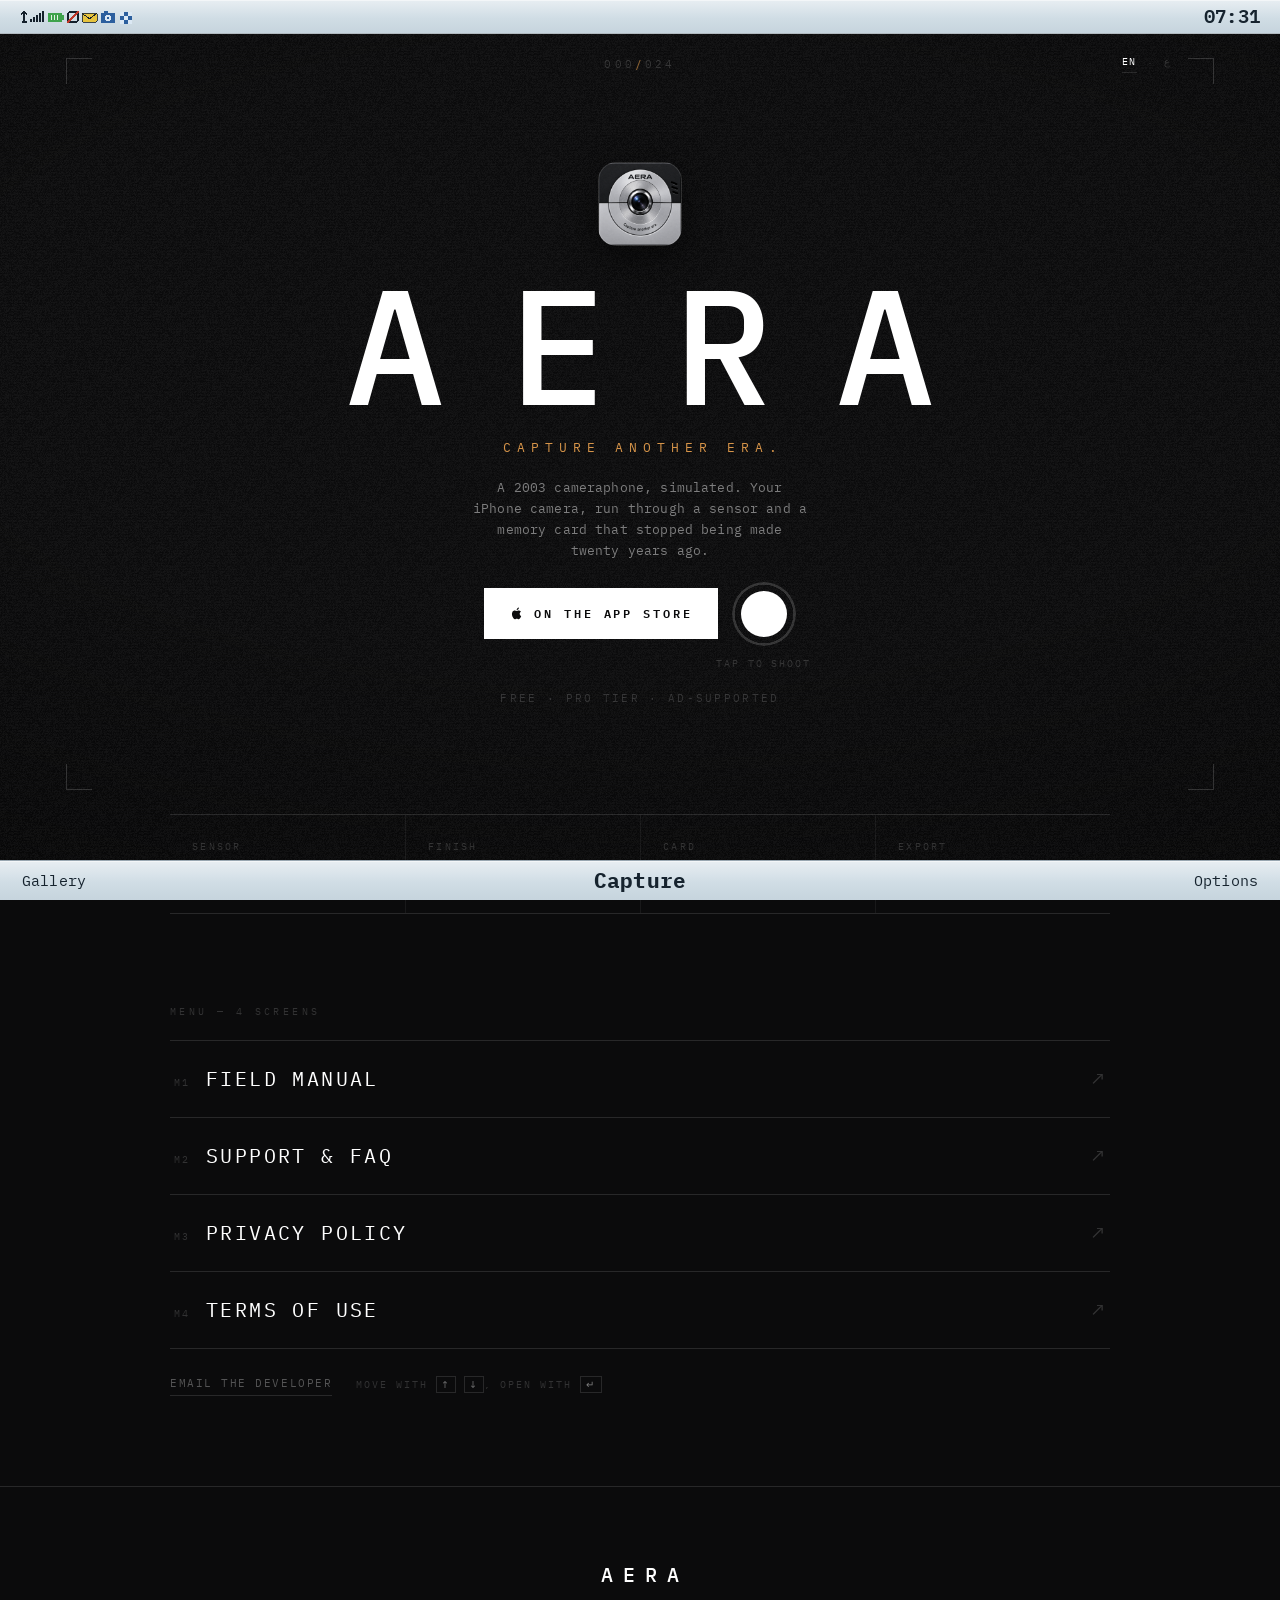
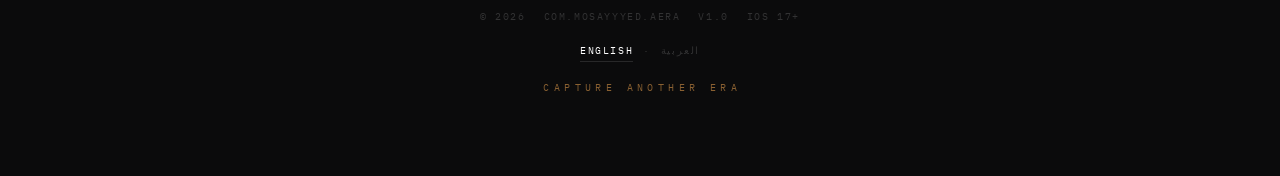
==== commit 0dce8ae7: "Hero polish + the last direction-blind bits - language switch now sits in the hero too (EN · ع), not" ====
--- a/index.html
+++ b/index.html
@@ -37,6 +37,11 @@
   <section class="viewfinder">
     <div class="brackets" aria-hidden="true"><span></span><span></span><span></span><span></span></div>
     <div class="frame-counter" id="frames" aria-live="polite">000<b>/</b>024</div>
+    <div class="lang hero-lang">
+      <a href="./" aria-current="true" lang="en">EN</a>
+      <span aria-hidden="true">·</span>
+      <a href="ar/" lang="ar">ع</a>
+    </div>
 
     <span class="app-icon" role="img" aria-label="AERA app icon — a silver camera module set in a dark body"></span>
     <h1 class="wordmark">AERA</h1>
@@ -44,10 +49,11 @@
     <p class="subhead">A 2003 cameraphone, simulated. Your iPhone camera, run through a sensor and a memory card that stopped being made twenty years ago.</p>
 
     <div class="hero-controls">
-      <a class="cta" href="https://apps.apple.com/app/id6806849273">On the App Store</a>
+      <a class="cta" href="https://apps.apple.com/app/id6806849273"><svg viewBox="0 0 24 24" aria-hidden="true" focusable="false"><path d="M17.05 12.54c-.02-2.3 1.88-3.4 1.96-3.45-1.07-1.56-2.73-1.78-3.32-1.8-1.41-.14-2.76.83-3.48.83-.72 0-1.83-.81-3-.79-1.55.02-2.97.9-3.76 2.29-1.6 2.78-.41 6.9 1.15 9.16.76 1.1 1.67 2.34 2.86 2.3 1.15-.05 1.58-.74 2.97-.74 1.39 0 1.78.74 3 .72 1.24-.02 2.02-1.12 2.78-2.23.87-1.28 1.23-2.52 1.25-2.58-.03-.01-2.4-.92-2.41-3.71zM14.9 5.36c.63-.77 1.06-1.83.94-2.9-.91.04-2.02.61-2.67 1.37-.58.68-1.09 1.77-.95 2.81 1.02.08 2.06-.52 2.68-1.28z"/></svg><span>On the App Store</span></a>
       <span class="shutter-wrap">
-        <button class="shutter" type="button" aria-label="Take a shot" aria-describedby="frames"></button>
-        <span class="shutter-hint">Tap to shoot</span>
+        <button class="shutter" type="button" aria-label="Take a shot" aria-describedby="frames"
+                data-label-idle="Take a shot" data-label-full="Format the card"></button>
+        <span class="shutter-hint" data-idle="Tap to shoot" data-full="Card full — tap to format" data-done="Formatted">Tap to shoot</span>
       </span>
     </div>
     <p class="cta-note">Free · Pro tier · ad-supported</p>
--- a/assets/site.css
+++ b/assets/site.css
@@ -76,16 +76,18 @@
 [dir="rtl"] .s60-clock { font-family: "IBM Plex Mono", ui-monospace, monospace; }
 [dir="rtl"] .frame-counter { font-family: "IBM Plex Mono", ui-monospace, monospace; }
 
-/* the few places a physical direction is baked in */
-[dir="rtl"] .brackets span:nth-child(1) { left: auto; right: var(--pad); border-right: 0; border-left: 1px solid var(--ink-ghost); border-bottom: 0; }
-[dir="rtl"] .brackets span:nth-child(2) { right: auto; left: var(--pad); border-left: 0; border-right: 1px solid var(--ink-ghost); border-bottom: 0; }
-[dir="rtl"] .brackets span:nth-child(3) { left: auto; right: var(--pad); border-right: 0; border-left: 1px solid var(--ink-ghost); border-top: 0; }
-[dir="rtl"] .brackets span:nth-child(4) { right: auto; left: var(--pad); border-left: 0; border-right: 1px solid var(--ink-ghost); border-top: 0; }
-[dir="rtl"] .menu li a .arw { transform: scaleX(-1); }
-[dir="rtl"] .menu li a::before,
-[dir="rtl"] .cta::before { content: "◂"; }
-
-/* language switch — a pair in the footer, on every page */
+/* The viewfinder frame and the ↗ stay identical in both directions —
+   a frame is symmetric and the arrow is the same affordance. Only the
+   hover marker turns, because it points into the text. */
+[dir="rtl"] .menu li a::before { content: "◂"; }
+
+.hero-lang {
+  position: absolute; top: 20px; inset-inline-end: calc(var(--pad) + 44px);
+  z-index: 2;
+}
+@media (max-width: 560px) { .hero-lang { inset-inline-end: calc(var(--pad) + 34px); top: 18px; } }
+
+/* language switch — a pair in the footer and in the hero, on every page */
 .lang {
   display: inline-flex; align-items: center; gap: 10px;
   font-family: var(--mono); font-size: 10px; letter-spacing: .16em;
@@ -299,22 +301,22 @@
 }
 .subhead { margin: 0; max-width: 42ch; font-size: 13px; color: var(--ink-dim); }
 
-.hero-controls { display: flex; flex-wrap: wrap; gap: 12px; align-items: center; justify-content: center; }
+.hero-controls { display: flex; flex-wrap: wrap; gap: 14px; align-items: center; justify-content: center; padding-bottom: 24px; }
 
 .cta {
-  display: inline-flex; align-items: center; gap: 12px;
-  padding: 15px 26px; border: 1px solid var(--ink);
+  display: inline-flex; align-items: center; gap: 10px;
+  padding: 15px 24px; border: 1px solid var(--ink);
   font-size: 12px; font-weight: 600; letter-spacing: .24em; text-transform: uppercase;
   color: var(--ground); background: var(--ink);
   transition: background .16s, color .16s, gap .16s;
 }
-.cta::before { content: "▸"; color: var(--amber); }
-.cta:hover { background: transparent; color: var(--ink); gap: 18px; }
+.cta:hover { background: transparent; color: var(--ink); }
+.cta svg { width: 15px; height: 15px; fill: currentColor; flex: none; }
 
 /* The shutter: a real one — a white disc inside a ring that fills as the
    card does. The ring is a meter, which is the one job amber has; the
    button surface itself stays black and white. */
-.shutter-wrap { display: flex; flex-direction: column; align-items: center; gap: 10px; flex: none; }
+.shutter-wrap { position: relative; width: 64px; height: 64px; flex: none; }
 
 .shutter {
   --p: 0;                                  /* 0–100, set from JS */
@@ -345,9 +347,10 @@
 .shutter:focus-visible { outline: 1px solid var(--amber); outline-offset: 5px; }
 
 .shutter-hint {
+  position: absolute; top: calc(100% + 10px); left: 50%; transform: translateX(-50%);
+  white-space: nowrap;
   font-size: 9.5px; letter-spacing: .2em; text-transform: uppercase;
   color: var(--ink-ghost); transition: color .2s;
-  min-height: 1em;
 }
 .shutter-wrap[data-full] .shutter-hint { color: var(--amber); }
 
@@ -381,6 +384,10 @@
 .spec-grid > button[aria-expanded="true"] .detail {
   max-height: 22em;           /* well past the longest string, at any width */
   opacity: 1; padding-top: 5px;
+}
+@media (hover: hover) {       /* pointer devices: reveal on hover, no click */
+  .spec-grid > button:hover .detail,
+  .spec-grid > button:focus-visible .detail { max-height: 22em; opacity: 1; padding-top: 5px; }
 }
 @media (max-width: 720px) {
   .spec-grid { grid-template-columns: repeat(2, 1fr); }
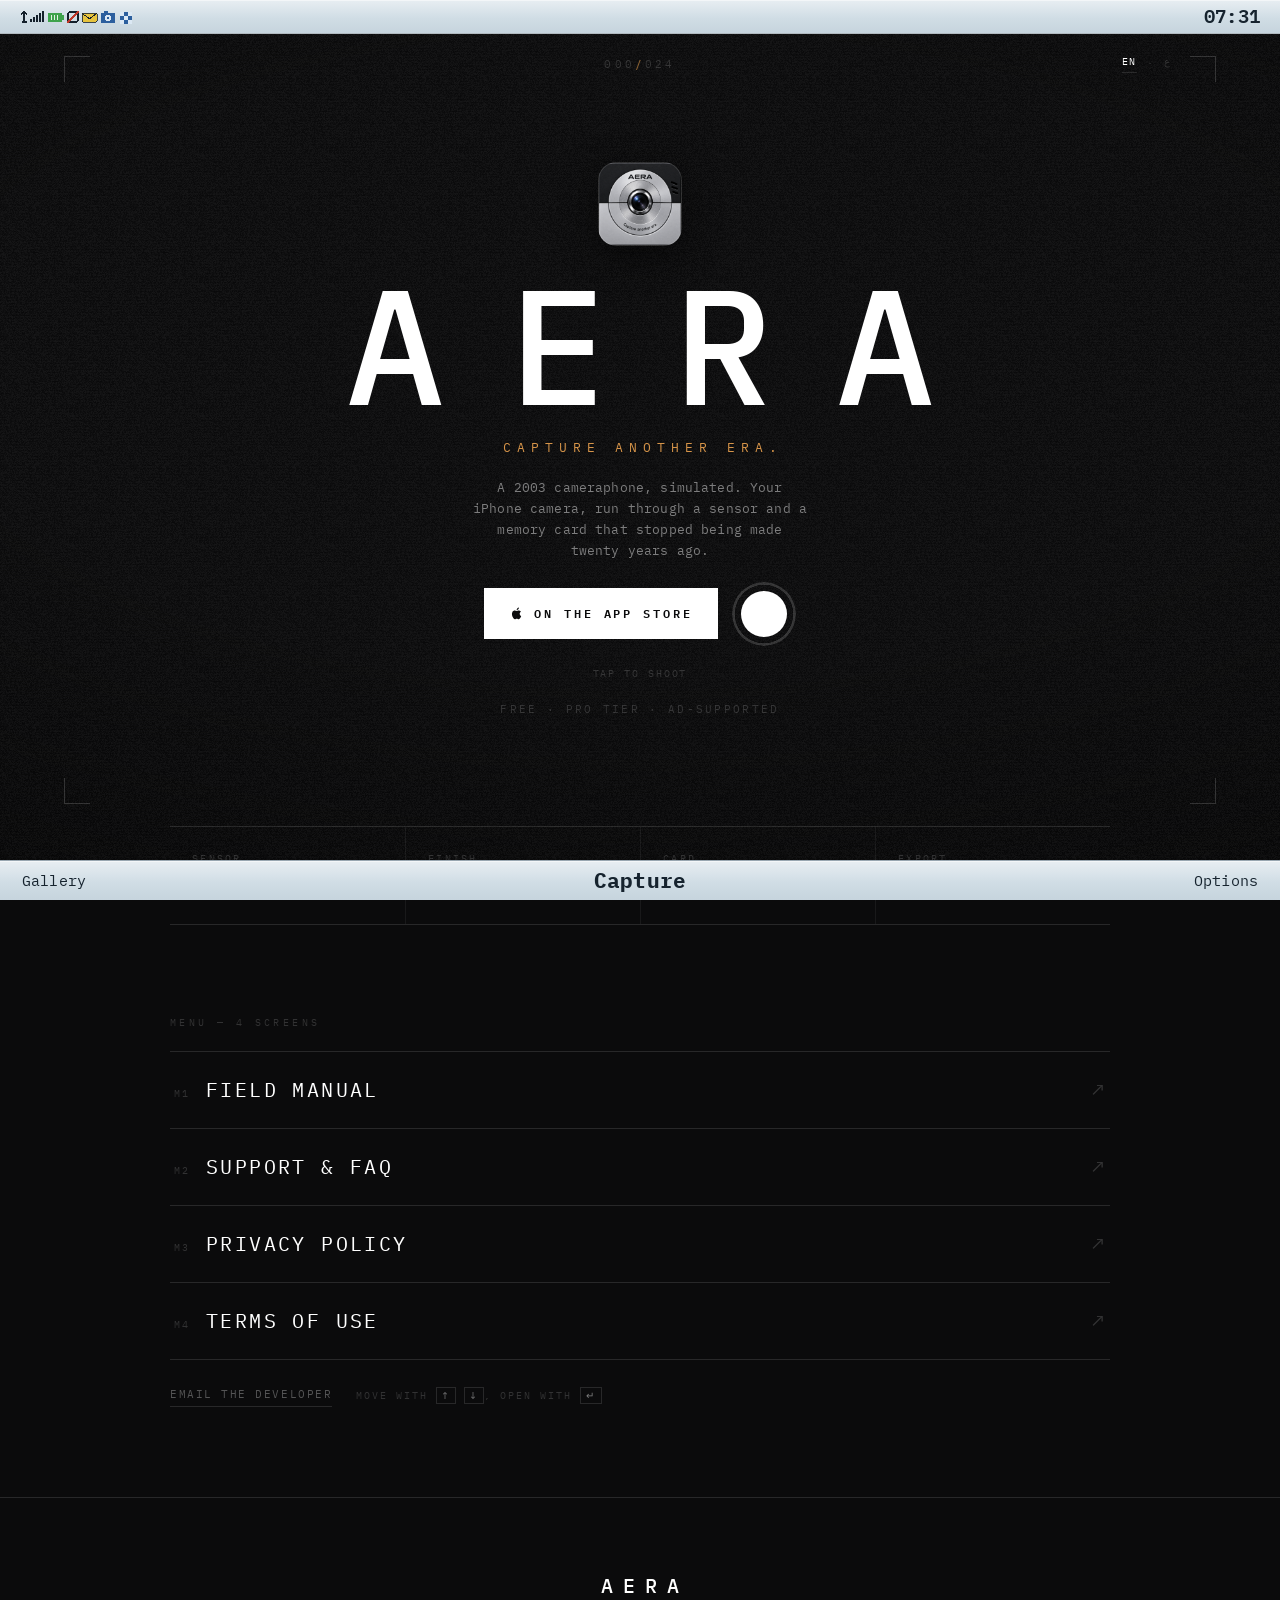
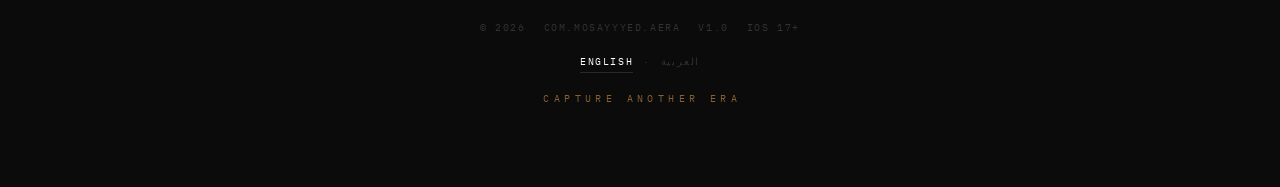
==== commit 39a8b858: "Move 'Tap to shoot' out from under the shutter to a line below the controls row Co-Authored-By: Clau" ====
--- a/index.html
+++ b/index.html
@@ -53,9 +53,9 @@
       <span class="shutter-wrap">
         <button class="shutter" type="button" aria-label="Take a shot" aria-describedby="frames"
                 data-label-idle="Take a shot" data-label-full="Format the card"></button>
-        <span class="shutter-hint" data-idle="Tap to shoot" data-full="Card full — tap to format" data-done="Formatted">Tap to shoot</span>
       </span>
     </div>
+    <p class="shutter-hint" data-idle="Tap to shoot" data-full="Card full — tap to format" data-done="Formatted">Tap to shoot</p>
     <p class="cta-note">Free · Pro tier · ad-supported</p>
   </section>
 
--- a/assets/site.css
+++ b/assets/site.css
@@ -301,7 +301,7 @@
 }
 .subhead { margin: 0; max-width: 42ch; font-size: 13px; color: var(--ink-dim); }
 
-.hero-controls { display: flex; flex-wrap: wrap; gap: 14px; align-items: center; justify-content: center; padding-bottom: 24px; }
+.hero-controls { display: flex; flex-wrap: wrap; gap: 14px; align-items: center; justify-content: center; }
 
 .cta {
   display: inline-flex; align-items: center; gap: 10px;
@@ -316,7 +316,7 @@
 /* The shutter: a real one — a white disc inside a ring that fills as the
    card does. The ring is a meter, which is the one job amber has; the
    button surface itself stays black and white. */
-.shutter-wrap { position: relative; width: 64px; height: 64px; flex: none; }
+.shutter-wrap { width: 64px; height: 64px; flex: none; }
 
 .shutter {
   --p: 0;                                  /* 0–100, set from JS */
@@ -347,12 +347,11 @@
 .shutter:focus-visible { outline: 1px solid var(--amber); outline-offset: 5px; }
 
 .shutter-hint {
-  position: absolute; top: calc(100% + 10px); left: 50%; transform: translateX(-50%);
-  white-space: nowrap;
+  margin: 0; text-align: center;
   font-size: 9.5px; letter-spacing: .2em; text-transform: uppercase;
   color: var(--ink-ghost); transition: color .2s;
 }
-.shutter-wrap[data-full] .shutter-hint { color: var(--amber); }
+.shutter-hint.is-full { color: var(--amber); }
 
 @media (prefers-reduced-motion: reduce) {
   .shutter::after, .shutter::before { transition: none; }
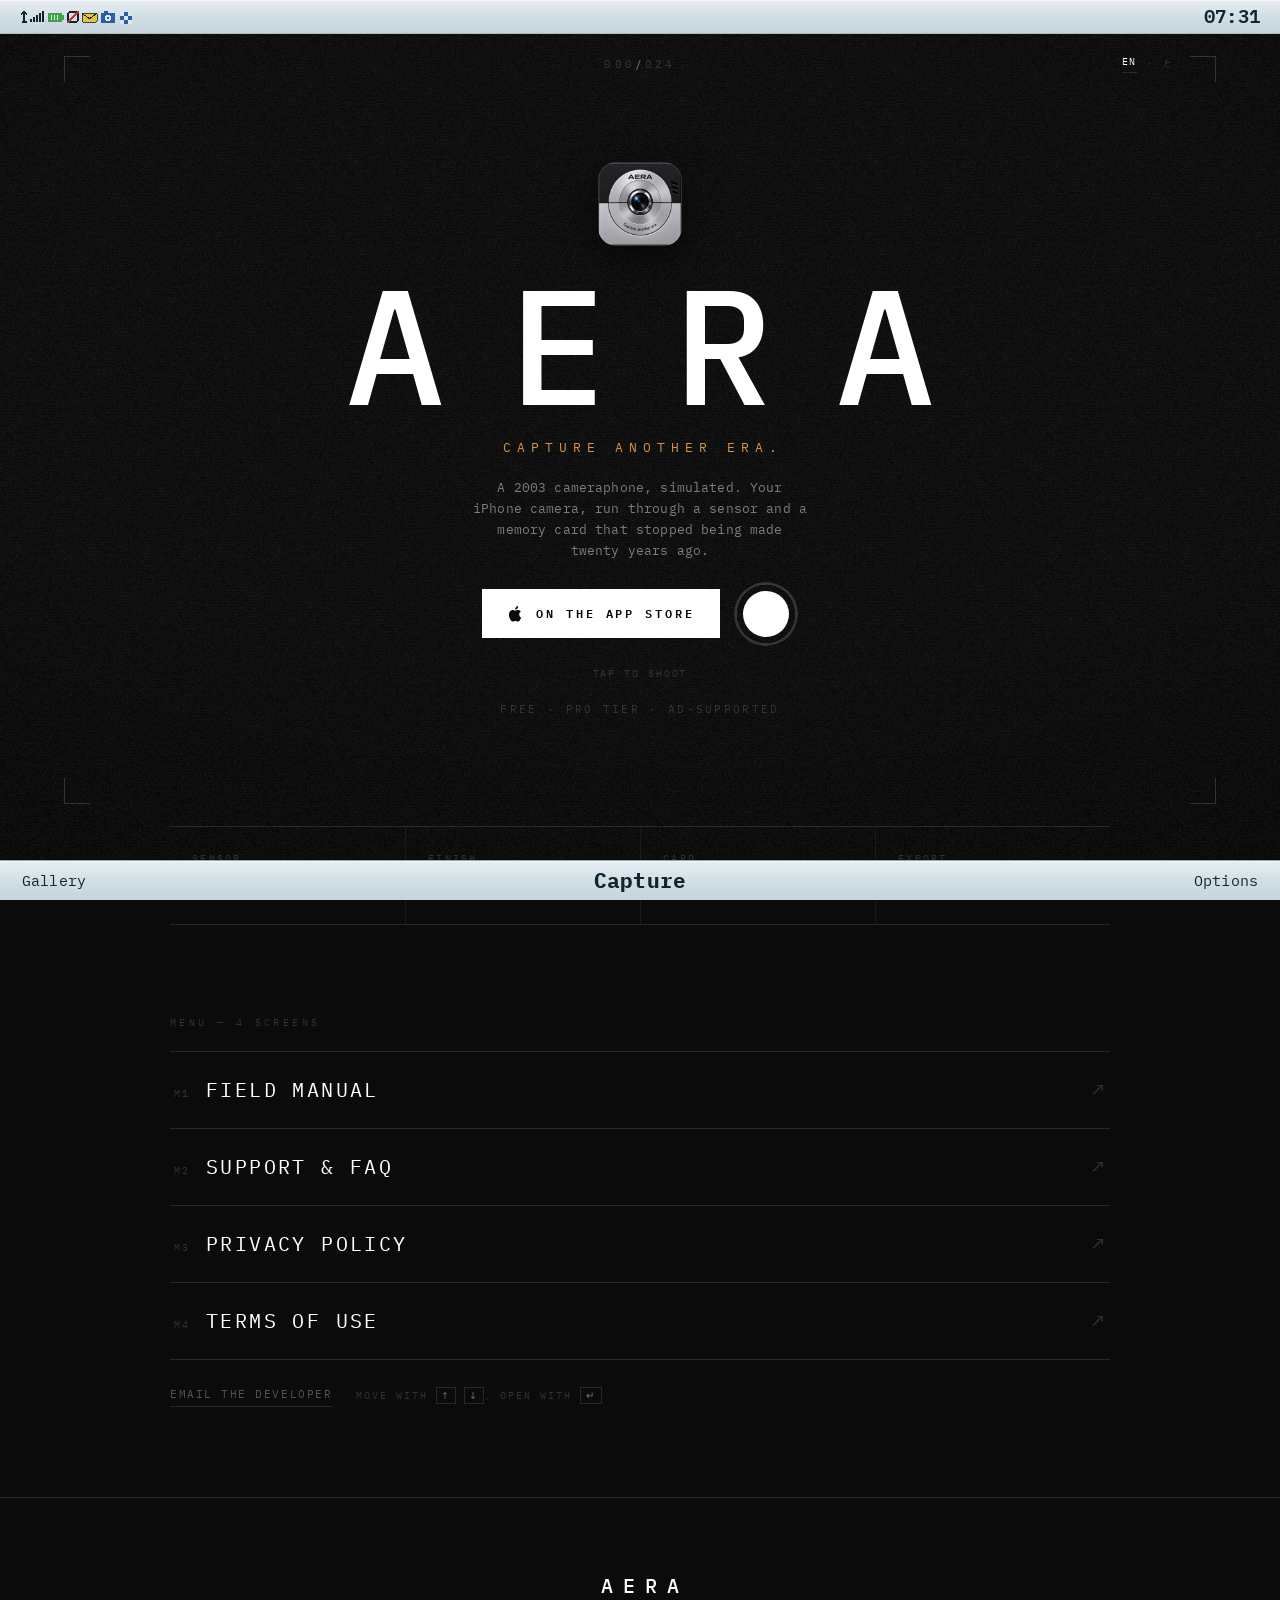
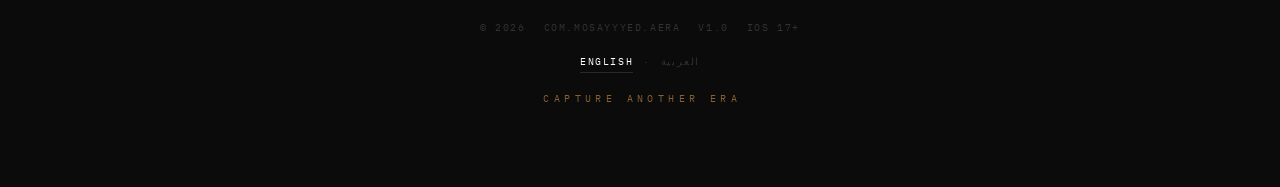
==== commit a6d5582f: "Force text (not emoji) presentation for the menu arrows Almarai has no ↗ ↑ ↓ glyph, so on the Arabic" ====
--- a/index.html
+++ b/index.html
@@ -86,14 +86,14 @@
     <div class="wrap">
       <span class="eyebrow">Menu — 4 screens</span>
       <ol>
-        <li><a href="manual/"><span class="idx">M1</span> Field Manual <span class="arw" aria-hidden="true">↗</span></a></li>
-        <li><a href="support/"><span class="idx">M2</span> Support &amp; FAQ <span class="arw" aria-hidden="true">↗</span></a></li>
-        <li><a href="privacy/"><span class="idx">M3</span> Privacy Policy <span class="arw" aria-hidden="true">↗</span></a></li>
-        <li><a href="terms/"><span class="idx">M4</span> Terms of Use <span class="arw" aria-hidden="true">↗</span></a></li>
+        <li><a href="manual/"><span class="idx">M1</span> Field Manual <span class="arw" aria-hidden="true">↗︎</span></a></li>
+        <li><a href="support/"><span class="idx">M2</span> Support &amp; FAQ <span class="arw" aria-hidden="true">↗︎</span></a></li>
+        <li><a href="privacy/"><span class="idx">M3</span> Privacy Policy <span class="arw" aria-hidden="true">↗︎</span></a></li>
+        <li><a href="terms/"><span class="idx">M4</span> Terms of Use <span class="arw" aria-hidden="true">↗︎</span></a></li>
       </ol>
       <div class="menu-foot">
         <a href="mailto:mosayyyed@gmail.com?subject=AERA">Email the developer</a>
-        <span class="menu-hint">Move with <kbd>↑</kbd> <kbd>↓</kbd>, open with <kbd>↵</kbd></span>
+        <span class="menu-hint">Move with <kbd>↑︎</kbd> <kbd>↓︎</kbd>, open with <kbd>↵</kbd></span>
       </div>
     </div>
   </section>
--- a/assets/site.css
+++ b/assets/site.css
@@ -61,20 +61,22 @@
 }
 [dir="rtl"] * { letter-spacing: 0 !important; text-transform: none !important; }
 [dir="rtl"] .tagline,
-[dir="rtl"] .sign,
-[dir="rtl"] footer .fmark { text-indent: 0 !important; }
+[dir="rtl"] .sign { text-indent: 0 !important; }
+
+/* Latin islands inside the RTL page — the wordmark, the clock, the frame
+   counter. Forced back to LTR so their tracking and the centring trick
+   behave exactly as they do on the English page (an RTL text-indent
+   pushes the mark off to one side). */
 [dir="rtl"] .wordmark,
+[dir="rtl"] footer .fmark,
 [dir="rtl"] .s60-clock,
-[dir="rtl"] .frame-counter,
-[dir="rtl"] .shutter-hint { font-family: var(--mono), "IBM Plex Mono", monospace; }
-[dir="rtl"] .wordmark,
-[dir="rtl"] footer .fmark {
+[dir="rtl"] .frame-counter {
   font-family: "IBM Plex Mono", ui-monospace, monospace;
-  letter-spacing: .40em !important;
-}
+  direction: ltr;
+  unicode-bidi: isolate;
+}
+[dir="rtl"] .wordmark { letter-spacing: .40em !important; text-align: center; }
 [dir="rtl"] footer .fmark { letter-spacing: .5em !important; }
-[dir="rtl"] .s60-clock { font-family: "IBM Plex Mono", ui-monospace, monospace; }
-[dir="rtl"] .frame-counter { font-family: "IBM Plex Mono", ui-monospace, monospace; }
 
 /* The viewfinder frame and the ↗ stay identical in both directions —
    a frame is symmetric and the arrow is the same affordance. Only the
@@ -304,14 +306,15 @@
 .hero-controls { display: flex; flex-wrap: wrap; gap: 14px; align-items: center; justify-content: center; }
 
 .cta {
-  display: inline-flex; align-items: center; gap: 10px;
-  padding: 15px 24px; border: 1px solid var(--ink);
+  display: inline-flex; align-items: center; gap: 11px;
+  padding: 14px 24px 14px 22px; border: 1px solid var(--ink);
   font-size: 12px; font-weight: 600; letter-spacing: .24em; text-transform: uppercase;
   color: var(--ground); background: var(--ink);
-  transition: background .16s, color .16s, gap .16s;
-}
+  transition: background .16s, color .16s;
+}
+[dir="rtl"] .cta { padding: 14px 22px 14px 24px; letter-spacing: 0; }
 .cta:hover { background: transparent; color: var(--ink); }
-.cta svg { width: 15px; height: 15px; fill: currentColor; flex: none; }
+.cta svg { width: 20px; height: 20px; fill: currentColor; flex: none; margin-block: -2px; }
 
 /* The shutter: a real one — a white disc inside a ring that fills as the
    card does. The ring is a meter, which is the one job amber has; the
@@ -408,6 +411,14 @@
   transition: padding-inline-start .18s;
 }
 .menu li a .idx { font-size: 10px; letter-spacing: .2em; color: var(--ink-ghost); font-variant-numeric: tabular-nums; }
+/* arrows and key glyphs: pin to the Latin mono and force text (not emoji)
+   presentation — Almarai has no glyph for ↗ ↑ ↓, so an Arabic page would
+   otherwise fall back to the colour-emoji font */
+.menu li a .arw,
+.menu-hint kbd,
+.rail .rail-back,
+.lang span { font-family: "IBM Plex Mono", ui-monospace, "Courier New", monospace; font-variant-emoji: text; }
+
 .menu li a .arw { margin-inline-start: auto; color: var(--ink-ghost); transition: color .18s, transform .18s; }
 .menu li a::before { content: "▸"; position: absolute; inset-inline-start: 0; color: var(--amber); opacity: 0; transition: opacity .18s; }
 .menu li a:hover, .menu li a:focus-visible, .menu li[data-active] a { padding-inline-start: 18px; }
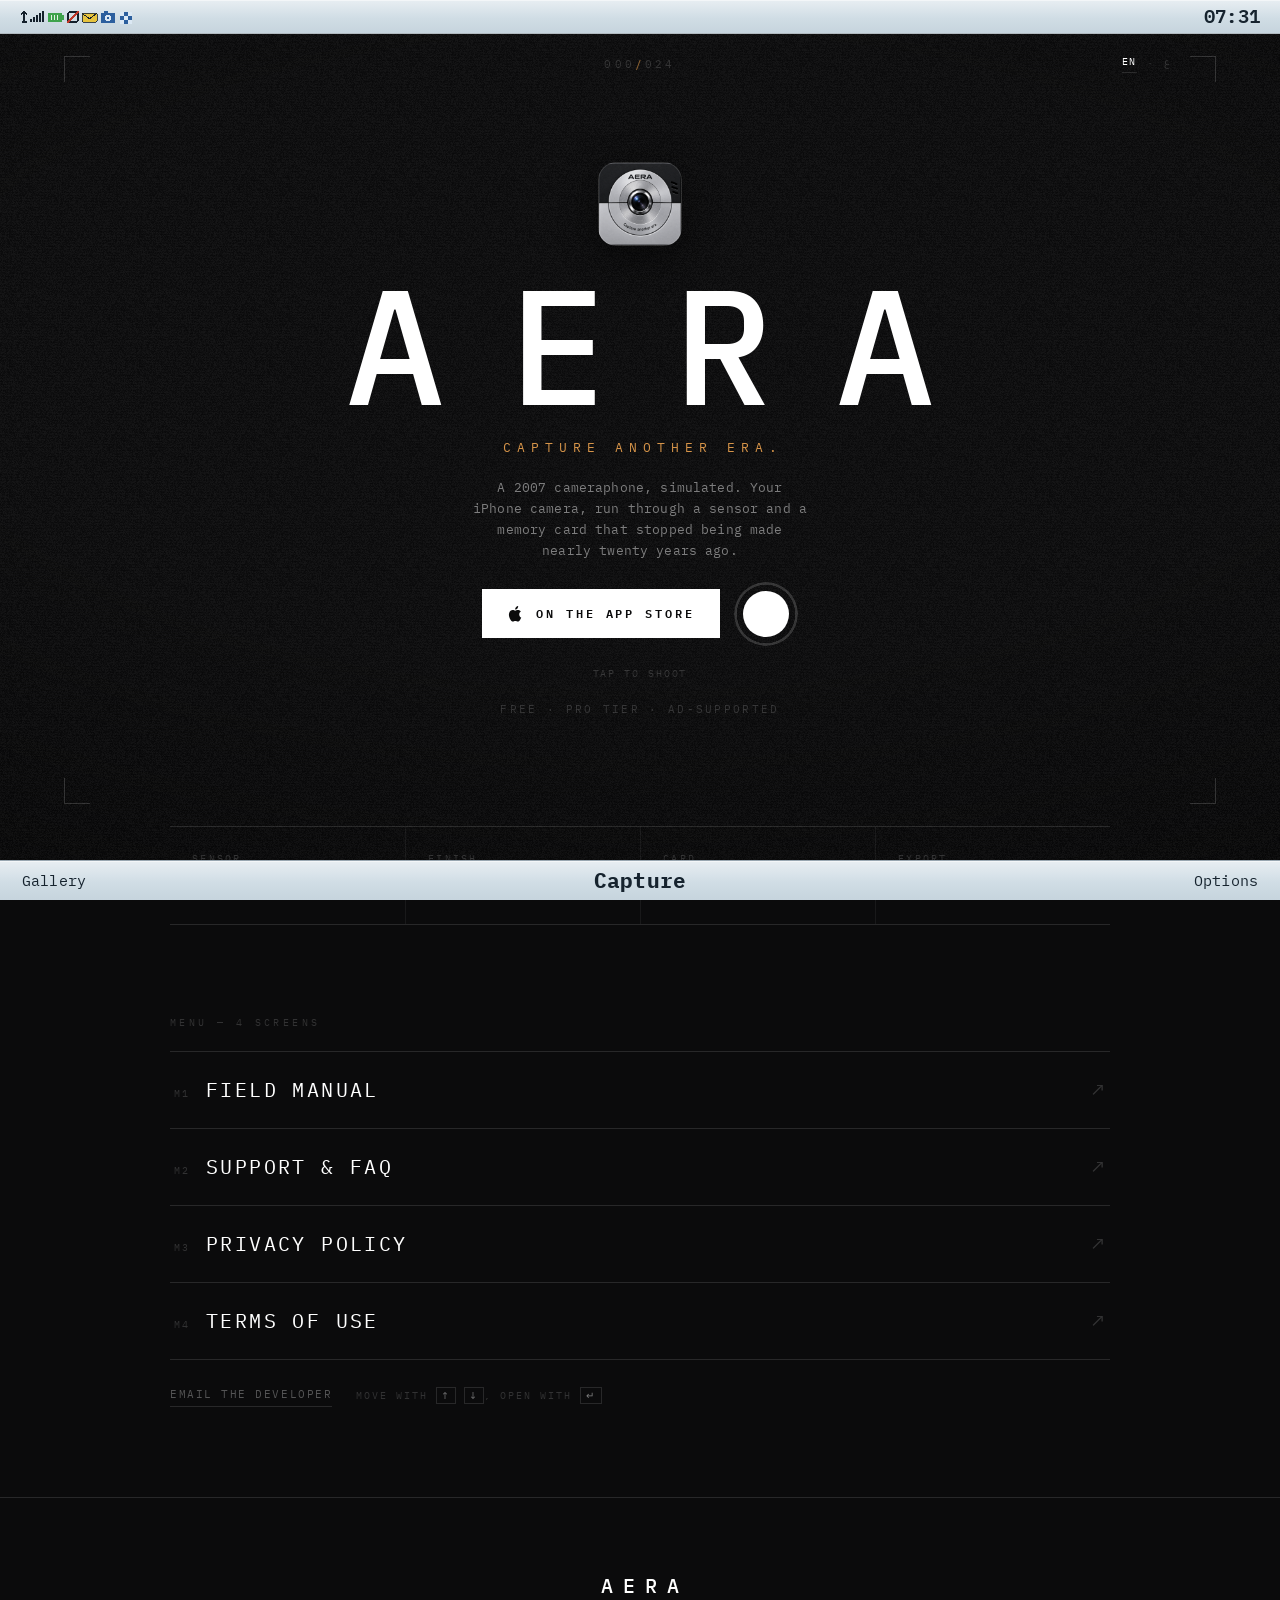
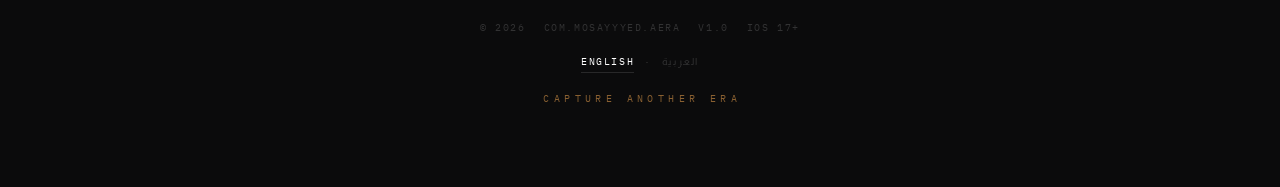
==== commit e314bfec: "Concept year: 2003 -> 2007 across the site (both locales) Co-Authored-By: Claude Sonnet 5 <noreply@a" ====
--- a/index.html
+++ b/index.html
@@ -4,10 +4,10 @@
 <meta charset="utf-8">
 <meta name="viewport" content="width=device-width, initial-scale=1">
 <title>AERA</title>
-<meta name="description" content="AERA — a 2003 cameraphone, simulated, for iOS. Your iPhone camera run through a sensor and a memory card that stopped being made twenty years ago.">
+<meta name="description" content="AERA — a 2007 cameraphone, simulated, for iOS. Your iPhone camera run through a sensor and a memory card that stopped being made nearly twenty years ago.">
 <meta name="theme-color" content="#0B0B0C">
 <meta property="og:title" content="AERA">
-<meta property="og:description" content="A 2003 cameraphone, simulated. For iOS.">
+<meta property="og:description" content="A 2007 cameraphone, simulated. For iOS.">
 <meta property="og:type" content="website">
 <link rel="icon" type="image/png" href="assets/appicon-180.png">
 <link rel="apple-touch-icon" href="assets/appicon-180.png">
@@ -46,7 +46,7 @@
     <span class="app-icon" role="img" aria-label="AERA app icon — a silver camera module set in a dark body"></span>
     <h1 class="wordmark">AERA</h1>
     <p class="tagline">Capture another era.</p>
-    <p class="subhead">A 2003 cameraphone, simulated. Your iPhone camera, run through a sensor and a memory card that stopped being made twenty years ago.</p>
+    <p class="subhead">A 2007 cameraphone, simulated. Your iPhone camera, run through a sensor and a memory card that stopped being made nearly twenty years ago.</p>
 
     <div class="hero-controls">
       <a class="cta" href="https://apps.apple.com/app/id6806849273"><svg viewBox="0 0 24 24" aria-hidden="true" focusable="false"><path d="M17.05 12.54c-.02-2.3 1.88-3.4 1.96-3.45-1.07-1.56-2.73-1.78-3.32-1.8-1.41-.14-2.76.83-3.48.83-.72 0-1.83-.81-3-.79-1.55.02-2.97.9-3.76 2.29-1.6 2.78-.41 6.9 1.15 9.16.76 1.1 1.67 2.34 2.86 2.3 1.15-.05 1.58-.74 2.97-.74 1.39 0 1.78.74 3 .72 1.24-.02 2.02-1.12 2.78-2.23.87-1.28 1.23-2.52 1.25-2.58-.03-.01-2.4-.92-2.41-3.71zM14.9 5.36c.63-.77 1.06-1.83.94-2.9-.91.04-2.02.61-2.67 1.37-.58.68-1.09 1.77-.95 2.81 1.02.08 2.06-.52 2.68-1.28z"/></svg><span>On the App Store</span></a>
@@ -64,7 +64,7 @@
       <dl class="spec-grid">
         <button type="button" aria-expanded="false">
           <dt>Sensor</dt><dd>4:3 crop</dd>
-          <span class="detail">The frame is cropped to 4:3 and worked at its own low resolution, the way a 2003 phone sensor read the world.</span>
+          <span class="detail">The frame is cropped to 4:3 and worked at its own low resolution, the way a 2007 phone camera read the world.</span>
         </button>
         <button type="button" aria-expanded="false">
           <dt>Finish</dt><dd>Film grain</dd>
--- a/assets/site.css
+++ b/assets/site.css
@@ -1,8 +1,8 @@
 /* ─────────────────────────────────────────────────────────────
    AERA — the marketing + legal site, built as the LCD viewfinder
-   of a phone that stopped being made in 2004. One committed world:
-   near-black ground, pure white ink, one amber indicator. Multi-
-   page, but the pages flip like screens in the camera's own menu.
+   of a phone from 2007. One committed world: near-black ground,
+   pure white ink, one amber indicator. Multi-page, but the pages
+   flip like screens in the camera's own menu.
    ───────────────────────────────────────────────────────────── */
 
 @font-face {
@@ -26,10 +26,14 @@
 
   /* The app's own pairing, on the web. SF Mono has no web release, so
      IBM Plex Mono stands in for the Latin; Almarai is the very face the
-     app ships for Arabic (SIL OFL), so the two read identically. */
-  --mono: "IBM Plex Mono", ui-monospace, "SF Mono", Menlo, monospace;
-  --sans: "IBM Plex Sans", system-ui, -apple-system, "Segoe UI", sans-serif;
-  --ar:   "Almarai", "Segoe UI", Tahoma, sans-serif;
+     app ships for Arabic (SIL OFL).
+
+     font-family resolves per character: the Latin face leads and Almarai
+     sits right behind it, so Latin always renders in IBM Plex — the same
+     on an English page and inside an Arabic sentence — and only the
+     Arabic letters fall through to Almarai. One list, both directions. */
+  --mono: "IBM Plex Mono", "Almarai", ui-monospace, "SF Mono", Menlo, monospace;
+  --sans: "IBM Plex Sans", "Almarai", system-ui, -apple-system, "Segoe UI", sans-serif;
 
   --measure: 66ch;
   --pad: clamp(20px, 5vw, 64px);
@@ -37,7 +41,7 @@
   --sk-h: 40px;
   --rail-w: 232px;
 
-  /* S60 chrome — the pale blue of a 2003 camera app, a soft even wash
+  /* S60 chrome — the pale blue of a 2007 camera app, a soft even wash
      (no hard gloss seam) and always ABOVE the film-grain layer so the
      chrome stays crisp while only the viewfinder gets the texture */
   --s60: linear-gradient(180deg, #e8eef2 0%, #d0dde5 55%, #c6d4dd 100%);
@@ -46,17 +50,15 @@
 }
 
 /* ── Arabic ─────────────────────────────────────────────────────
-   The same three rules the app enforces in `Typo.swift`:
-   Almarai for Arabic, a hair larger than the Latin at the same nominal
-   size; NO letter-spacing, because the script is cursive and tracking
-   severs the joins; NO uppercasing, because Arabic has no case.
-   The AERA wordmark is the one exception — it is the brand, so it stays
-   Latin and keeps its tracking in both languages. */
+   The three rules the app enforces in `Typo.swift`: Almarai for the
+   Arabic (the font list above already handles the mixing), a hair
+   larger because Almarai reads small at a matched size; NO
+   letter-spacing, because the script is cursive and tracking severs
+   the joins; NO uppercasing, because Arabic has no case. The AERA
+   wordmark is the one exception — it is the brand, so it stays Latin
+   and keeps its tracking in both languages. */
 [dir="rtl"] {
-  --mono: var(--ar);
-  --sans: var(--ar);
-  font-family: var(--ar);
-  font-size: 16px;                    /* Almarai reads small at matched sizes */
+  font-size: 16px;
   line-height: 1.75;
 }
 [dir="rtl"] * { letter-spacing: 0 !important; text-transform: none !important; }
